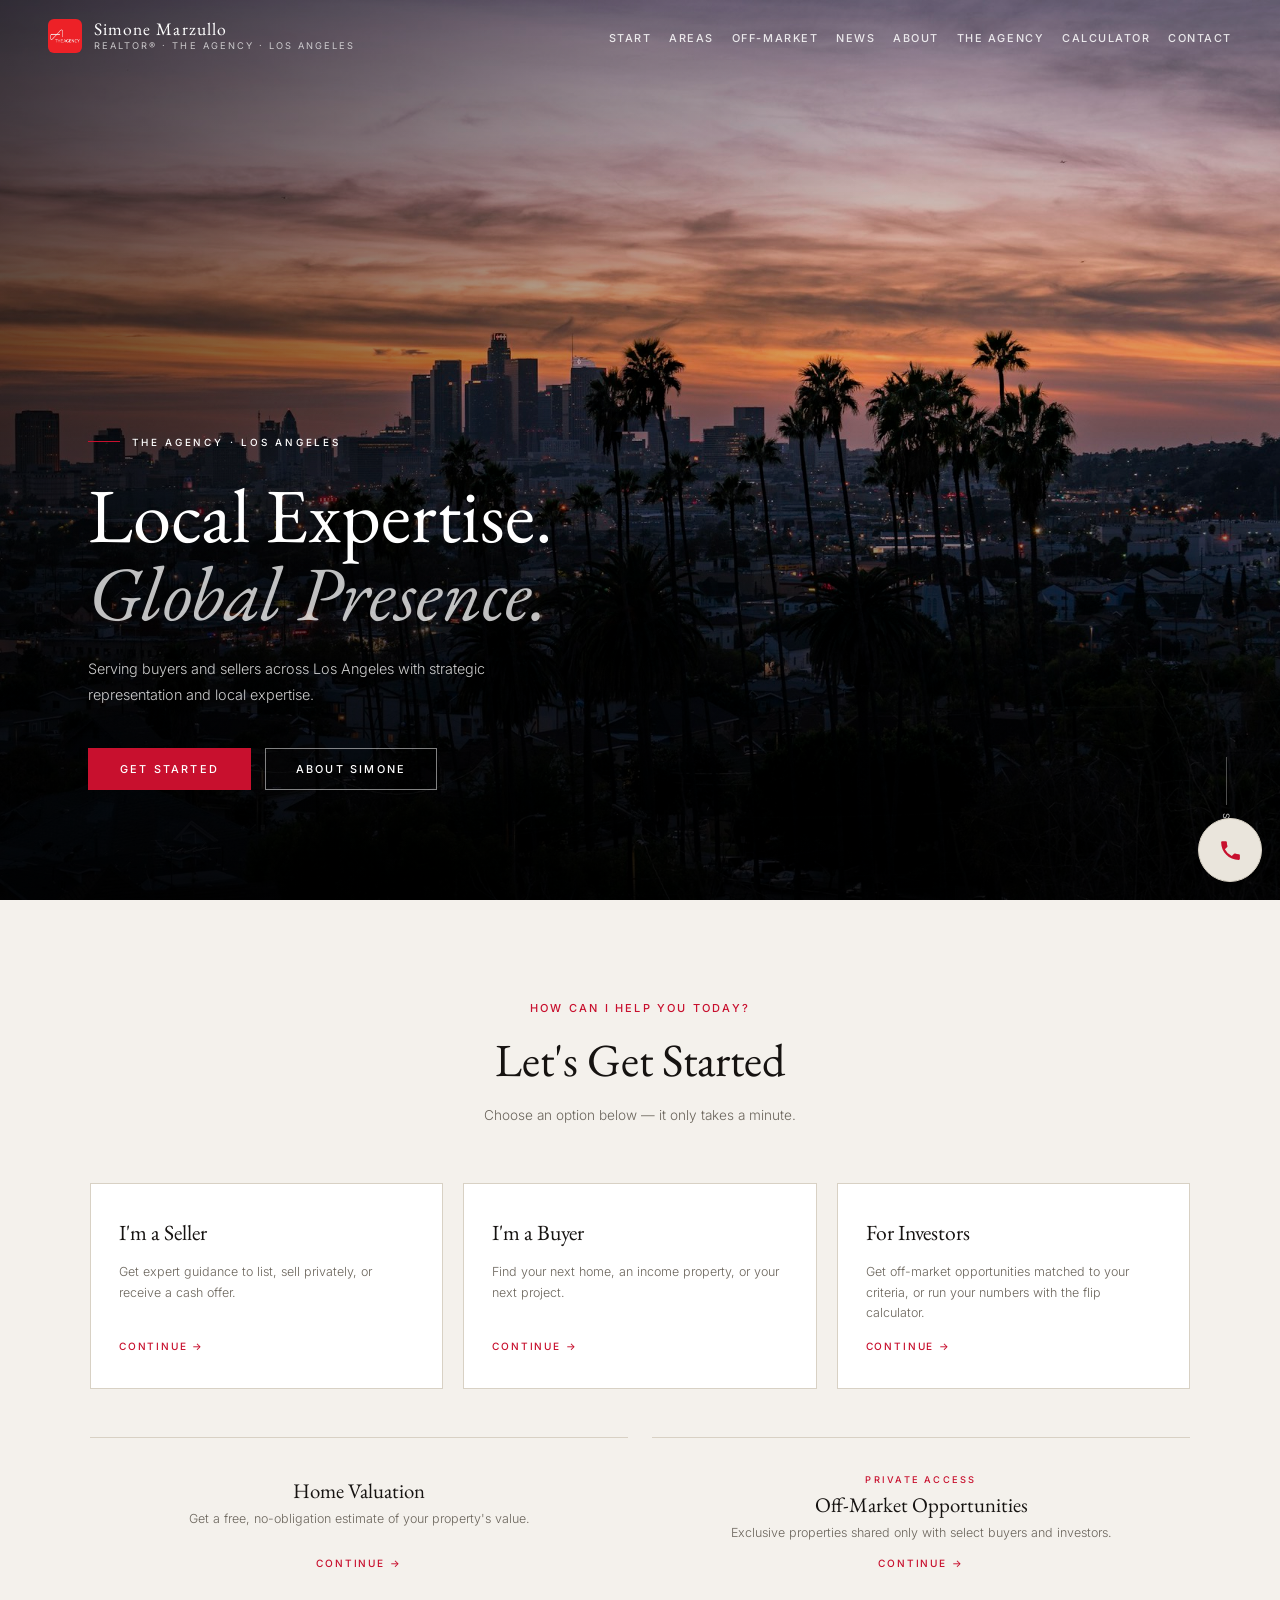
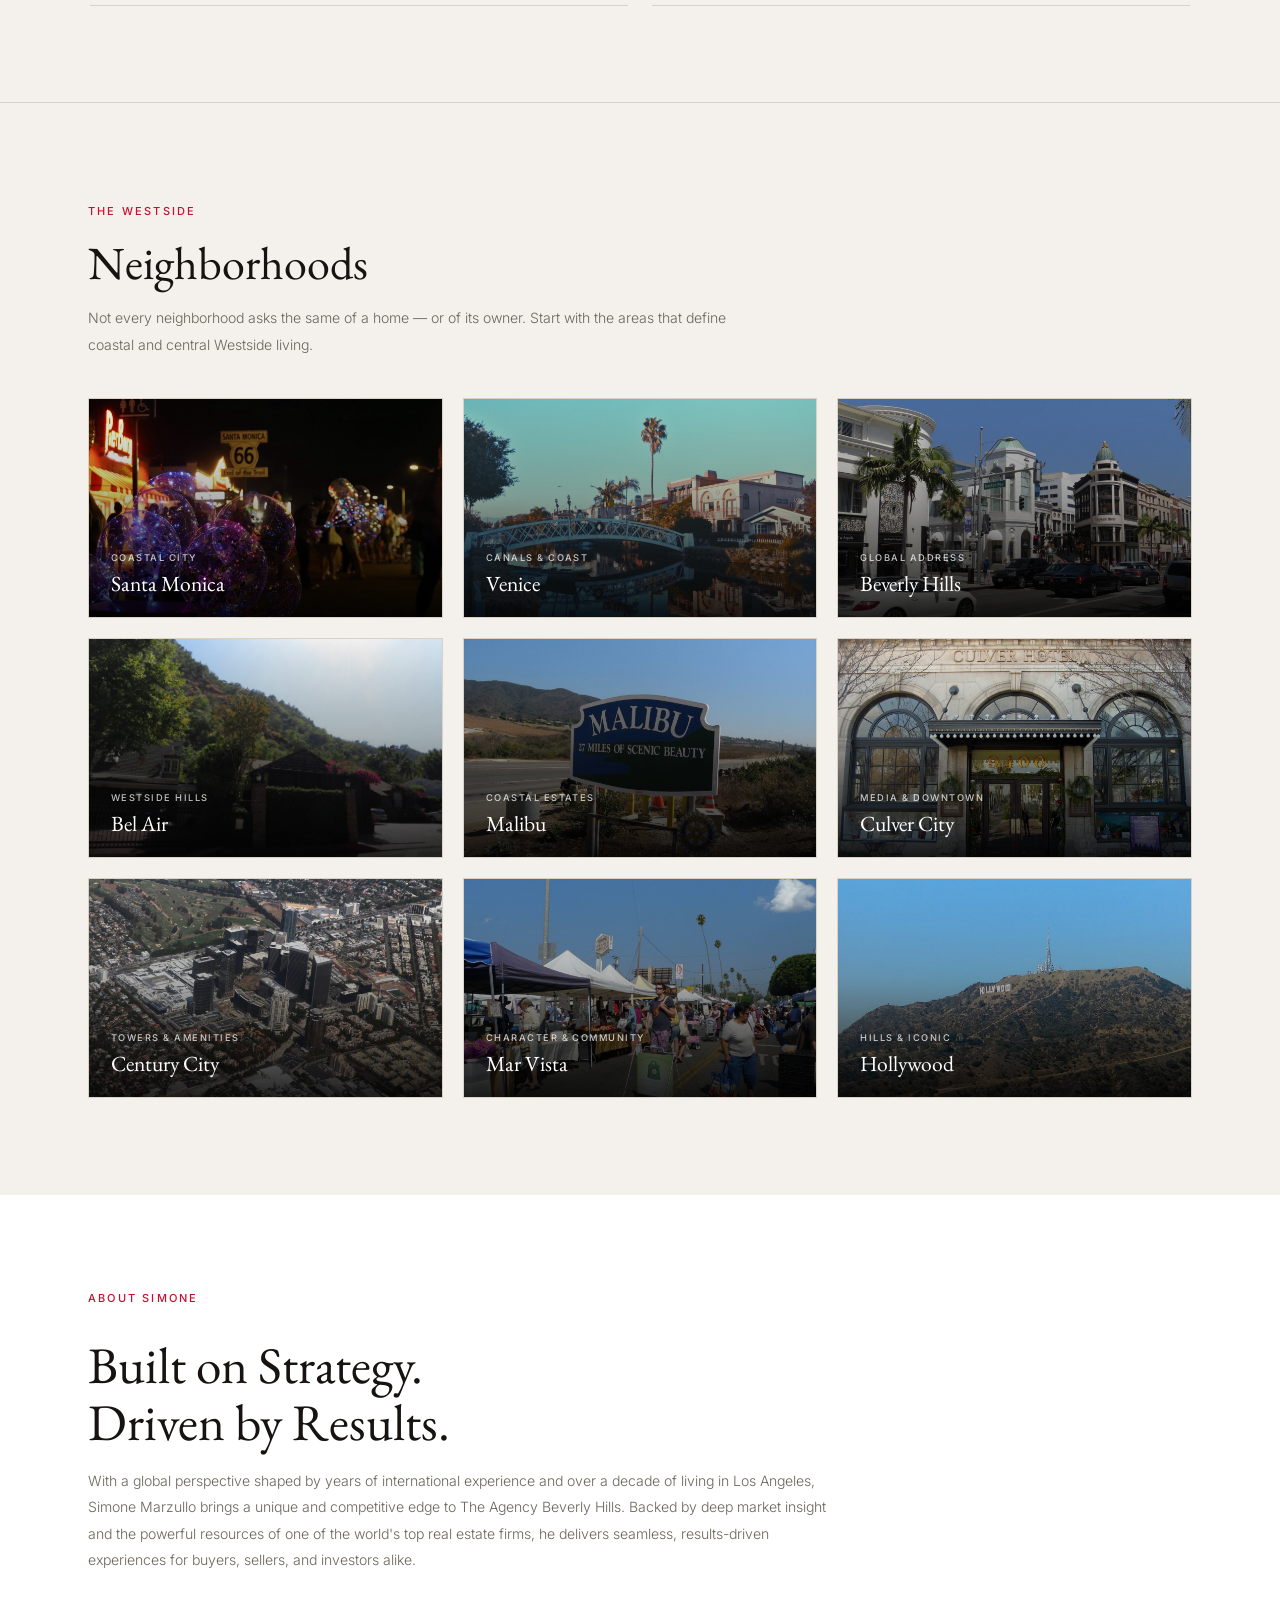
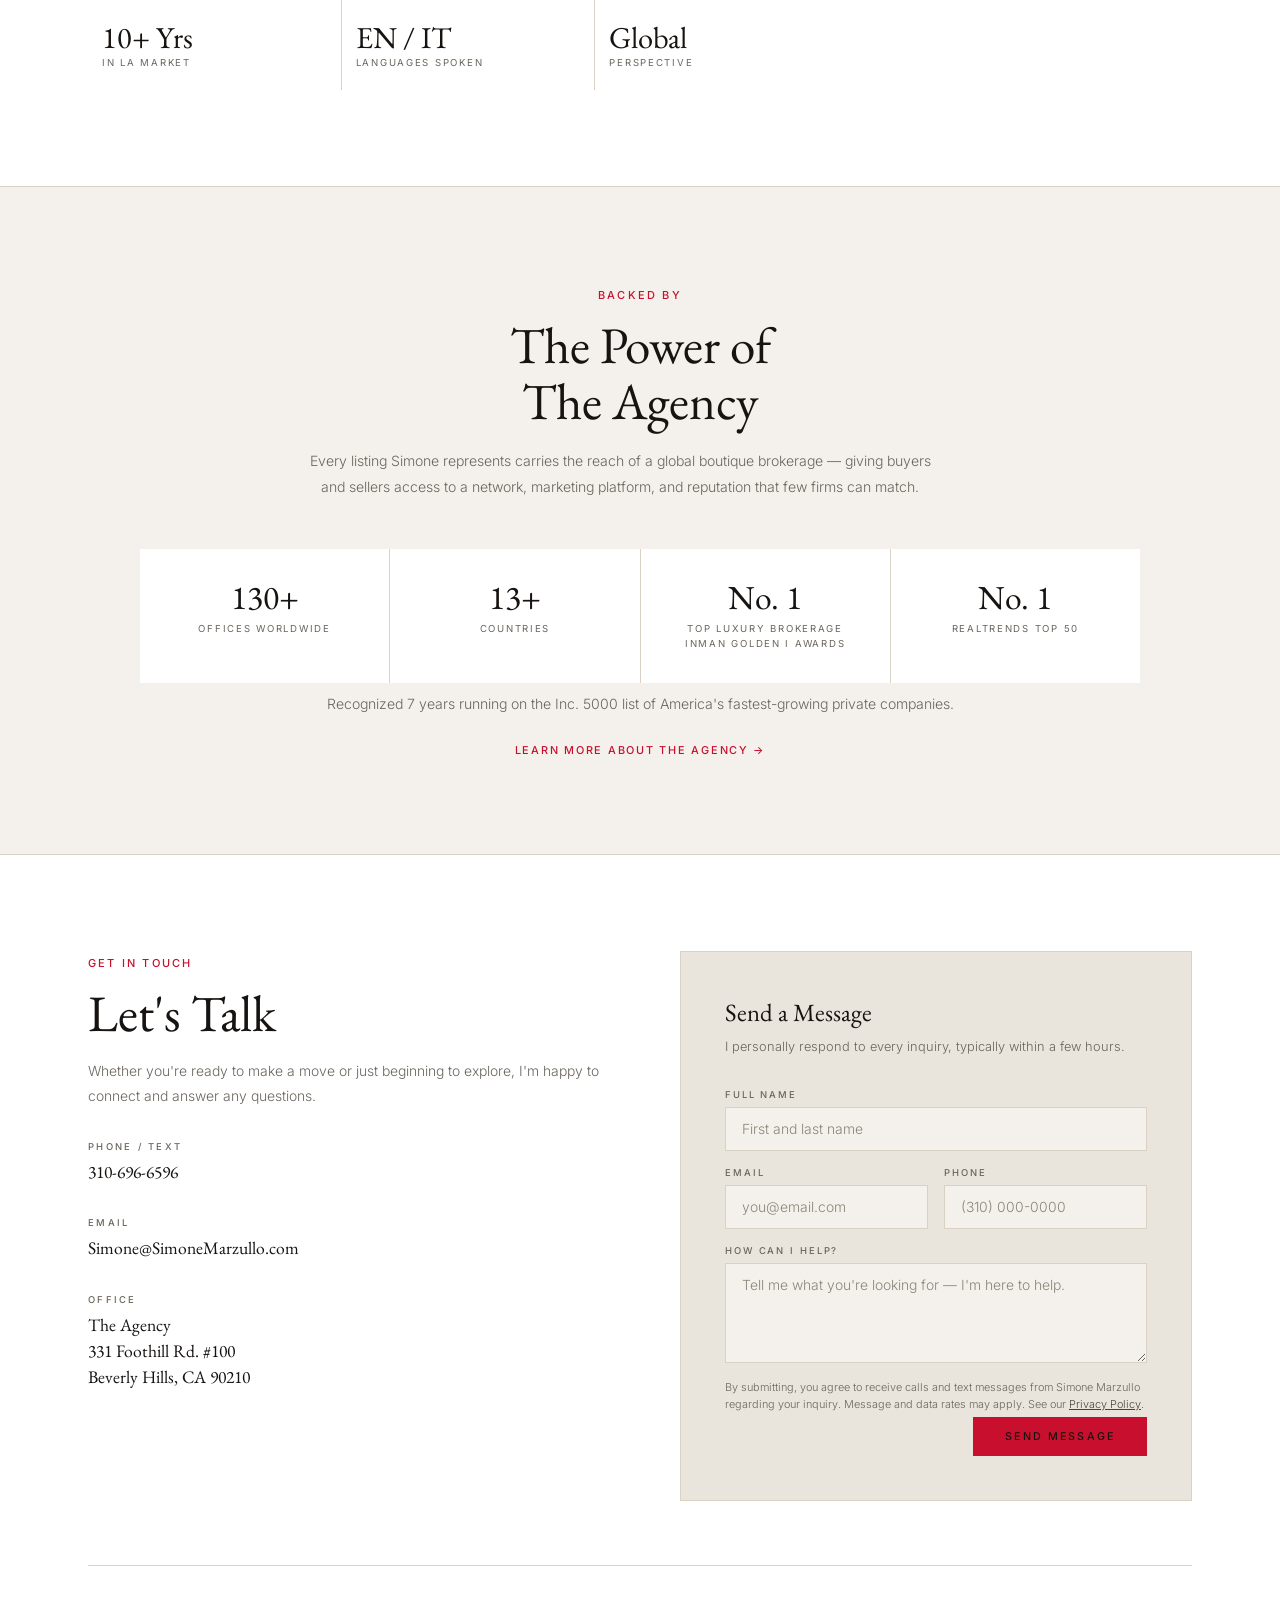
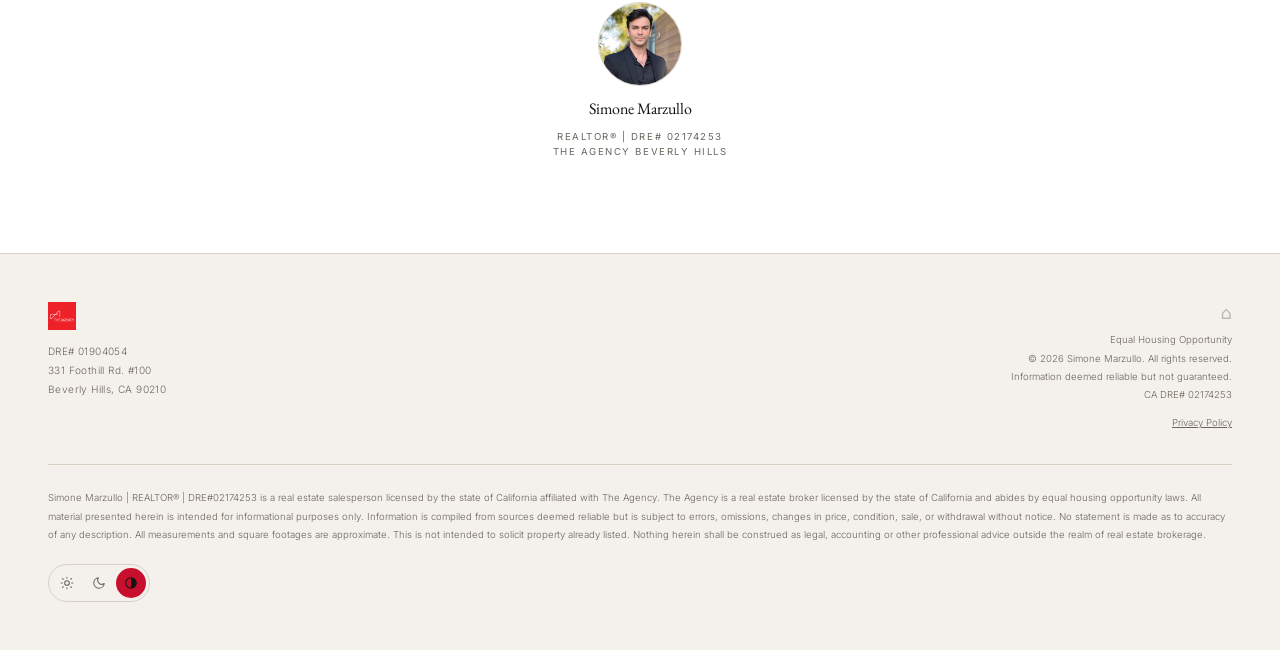
==== index.html @ ce42cebd "Add a News & Updates section pulling live from real estate RSS feeds New /news page (api/news.py, se" ====
<!DOCTYPE html>
<html lang="en">
<head>
<script>if ('scrollRestoration' in history) history.scrollRestoration = 'manual';</script>
<script>
// Set the theme before CSS paints so there's no flash of the wrong theme.
// themeChoice is what the visitor picked (dark/light/auto); data-theme is
// the resolved value CSS actually keys off -- when choice is "auto" it
// follows the device/OS's own prefers-color-scheme setting, which on
// iOS/Android/macOS/Windows may itself be tied to sunset-to-sunrise.
(function () {
  var choice = localStorage.getItem('themeChoice') || 'auto';
  var resolved = choice === 'auto' ? (window.matchMedia('(prefers-color-scheme: light)').matches ? 'light' : 'dark') : choice;
  document.documentElement.setAttribute('data-theme', resolved);
  document.documentElement.setAttribute('data-theme-choice', choice);
})();
</script>
<meta charset="UTF-8">
<meta name="viewport" content="width=device-width, initial-scale=1.0, viewport-fit=cover">
<title>Simone Marzullo | REALTOR® | The Agency Los Angeles</title>
<meta name="description" content="Simone Marzullo, REALTOR® with The Agency in Beverly Hills, helps buyers and sellers across Los Angeles — from Beverly Hills to Malibu. Get a free home valuation, request a cash offer, or start your search today.">
<link rel="canonical" href="https://www.marzullore.com/">
<meta property="og:type" content="website">
<meta property="og:site_name" content="Simone Marzullo | The Agency">
<meta property="og:title" content="Simone Marzullo | REALTOR® | The Agency Los Angeles">
<meta property="og:description" content="From Beverly Hills to Malibu — expertise, discretion, and results for every real estate transaction.">
<meta property="og:url" content="https://www.marzullore.com/">
<meta property="og:image" content="https://www.marzullore.com/assets/agency-logo.png">
<meta property="og:image:width" content="447">
<meta property="og:image:height" content="447">
<meta name="twitter:card" content="summary">
<meta name="twitter:image" content="https://www.marzullore.com/assets/agency-logo.png">
<meta name="theme-color" content="#000000">
<meta name="mobile-web-app-capable" content="yes">
<meta name="apple-mobile-web-app-capable" content="yes">
<meta name="apple-mobile-web-app-status-bar-style" content="black-translucent">
<meta name="apple-mobile-web-app-title" content="Simone Marzullo">
<link rel="manifest" href="manifest.json">
<link rel="apple-touch-icon" href="assets/apple-touch-icon.png">
<link rel="icon" type="image/png" sizes="32x32" href="assets/favicon-32.png">
<link rel="preconnect" href="https://fonts.googleapis.com">
<link href="https://fonts.googleapis.com/css2?family=EB+Garamond:ital,wght@0,400;0,500;1,400;1,500&family=Inter:wght@300;400;500&display=swap" rel="stylesheet">
<script type="application/ld+json">
{
  "@context": "https://schema.org",
  "@type": "RealEstateAgent",
  "name": "Simone Marzullo",
  "url": "https://www.marzullore.com/",
  "image": "https://www.marzullore.com/assets/headshot.jpg",
  "telephone": "+1-310-696-6596",
  "email": "Simone@SimoneMarzullo.com",
  "address": {
    "@type": "PostalAddress",
    "streetAddress": "331 Foothill Rd. #100",
    "addressLocality": "Beverly Hills",
    "addressRegion": "CA",
    "postalCode": "90210",
    "addressCountry": "US"
  },
  "areaServed": {
    "@type": "City",
    "name": "Los Angeles"
  },
  "knowsLanguage": ["en", "it"],
  "memberOf": {
    "@type": "Organization",
    "name": "The Agency",
    "url": "https://www.theagencyre.com/"
  }
}
</script>
<style>
*,*::before,*::after{box-sizing:border-box;margin:0;padding:0}
:root{
  --black:#000000;--white:#FFFFFF;--red:#C8102E;--red-h:#a50d24;
  --g1:#111111;--g2:#1C1C1C;--g3:#2E2E2E;--g4:#555555;--g5:#888888;--g6:#BBBBBB;--g7:#E5E5E5;
  --serif:'EB Garamond',Georgia,serif;--sans:'Inter',system-ui,sans-serif;
  --nav-bg:rgba(0,0,0,.94);--nav-border:rgba(255,255,255,.06);--nav-mobile-bg:rgba(0,0,0,.98);
  --hero-gradient:linear-gradient(160deg,#0d0d0d 0%,#000 60%);
  --hero-photo-ph:linear-gradient(170deg,#181818,#080808);
  --hero-fade-x:linear-gradient(to right,#000 0%,transparent 38%);
  --hero-fade-y:linear-gradient(to top,#000 0%,transparent 22%);
  --em-accent:rgba(255,255,255,.65);
  --grid-line:rgba(255,255,255,.012);
  color-scheme:dark;
}
:root[data-theme="light"]{
  --black:#FFFFFF;--white:#161311;
  --g1:#F4F1EC;--g2:#EAE5DC;--g3:#D8D1C4;--g4:#8C8578;--g5:#6B655C;--g6:#4A443C;--g7:#211E19;
  --nav-bg:rgba(255,255,255,.94);--nav-border:rgba(0,0,0,.08);--nav-mobile-bg:rgba(255,255,255,.98);
  --hero-gradient:linear-gradient(160deg,#F4F1EC 0%,#FFFFFF 60%);
  --hero-photo-ph:linear-gradient(170deg,#EAE5DC,#F4F1EC);
  --hero-fade-x:linear-gradient(to right,#FFFFFF 0%,transparent 38%);
  --hero-fade-y:linear-gradient(to top,#FFFFFF 0%,transparent 22%);
  --em-accent:rgba(0,0,0,.6);
  --grid-line:rgba(0,0,0,.02);
  color-scheme:light;
}
html{scroll-behavior:smooth;font-size:16px}
body{font-family:var(--sans);background:var(--black);color:var(--white);-webkit-font-smoothing:antialiased;overflow-x:hidden;transition:background .25s ease,color .25s ease}
a{color:inherit;text-decoration:none}
button{cursor:pointer;border:none;background:none;font-family:var(--sans);-webkit-tap-highlight-color:transparent}
input,textarea,select{font-family:var(--sans)}
.label{font-size:.6875rem;letter-spacing:.2em;text-transform:uppercase;font-weight:500;color:var(--g5)}
.label-red{color:var(--red)}
.divider{width:100%;height:1px;background:var(--g3)}
.wrap{max-width:1200px;margin:0 auto;padding:0 48px}

/* NAV */
#nav{position:fixed;top:0;left:0;right:0;z-index:200;display:flex;align-items:center;justify-content:space-between;padding:0 48px;height:72px;background:var(--nav-bg);backdrop-filter:blur(16px);border-bottom:1px solid var(--nav-border);transition:background .25s ease,border-color .25s ease}
/* Transparent over the hero photo at the top of the page (desktop only,
   see updateNavTransparency()); solidifies back to the normal themed
   bar on scroll, or immediately on mobile where the hero has no photo. */
#nav.nav-transparent{background:transparent;backdrop-filter:none;border-bottom-color:transparent}
#nav.nav-transparent .nav-name{color:#fff}
#nav.nav-transparent .nav-sub{color:rgba(255,255,255,.7)}
#nav.nav-transparent .nav-links a{color:rgba(255,255,255,.85)}
#nav.nav-transparent .nav-links a.active{color:#fff}
#nav.nav-transparent .nav-toggle span{background:#fff}
.nav-brand{display:flex;align-items:center;gap:12px}
.nav-agency-logo{height:34px;width:34px;object-fit:cover;border-radius:6px;flex-shrink:0}
.nav-brand-text{display:flex;flex-direction:column;gap:2px}
.nav-name{font-family:var(--serif);font-size:1.1rem;font-weight:400;letter-spacing:.06em;color:var(--white);line-height:1}
.nav-sub{font-size:.58rem;letter-spacing:.22em;text-transform:uppercase;color:var(--g5)}
.nav-links{display:flex;align-items:center;gap:18px;list-style:none}
.nav-links a{font-size:.68rem;letter-spacing:.14em;text-transform:uppercase;font-weight:500;color:var(--g6);transition:color .2s;background:none;border:none;cursor:pointer}
.nav-cta{display:inline-flex;align-items:center;background:var(--red);color:var(--white);padding:10px 22px;font-size:.65rem;letter-spacing:.18em;text-transform:uppercase;font-weight:500;transition:background .2s}
.nav-toggle{display:none;flex-direction:column;justify-content:center;gap:5px;width:32px;height:32px;padding:0}
.nav-toggle span{display:block;width:22px;height:1.5px;background:var(--white);transition:transform .2s,opacity .2s}
.nav-toggle[aria-expanded="true"] span:nth-child(1){transform:translateY(6.5px) rotate(45deg)}
.nav-toggle[aria-expanded="true"] span:nth-child(2){opacity:0}
.nav-toggle[aria-expanded="true"] span:nth-child(3){transform:translateY(-6.5px) rotate(-45deg)}
.nav-mobile{display:none;position:fixed;top:72px;left:0;right:0;bottom:0;z-index:199;background:var(--nav-mobile-bg);backdrop-filter:blur(16px);flex-direction:column;padding:32px 28px;gap:4px;overflow-y:auto}
@media(max-width:1024px){.nav-mobile.on{display:flex}.nav-links{display:none}.nav-toggle{display:flex}}
/* Hide the Follow Up Boss widget iframe on mobile via our own page CSS
   (not injected into the iframe) so it never paints in the first place --
   eliminates the flash-of-default-styling that a JS-polling approach can't avoid. */
body>iframe{display:none !important}
.nav-mobile a{font-size:.95rem;letter-spacing:.04em;color:var(--g7);font-weight:400;padding:18px 4px;border-bottom:1px solid var(--g3);background:none;border-left:none;border-right:none;border-top:none;text-align:left;width:100%}
.nav-mobile a.nav-cta{background:var(--red);color:var(--white);border-bottom:none;justify-content:center;margin-top:20px;padding:16px 22px}

/* HERO -- full-bleed photo (same in both themes) with overlaid text.
   The scrim keeps text legible against the photo, so hero text uses
   fixed light colors here rather than the theme variables that flip
   elsewhere on the page. */
#hero{position:relative;min-height:100vh;min-height:100svh;display:flex;align-items:flex-end;overflow:hidden;padding-top:72px;padding-bottom:110px;background:var(--black)}
.hero-photo-placeholder{position:absolute;inset:0;background:var(--hero-photo-ph);display:none;align-items:center;justify-content:center}
.hero-photo-placeholder span{font-size:.62rem;letter-spacing:.4em;color:var(--grid-line);font-weight:500}
.hero-photo-img{position:absolute;inset:0;width:100%;height:100%;object-fit:cover;object-position:50% 30%;opacity:0;transition:opacity .3s ease}
.hero-photo-img.loaded{opacity:1}
.hero-scrim{position:absolute;inset:0;background:
  linear-gradient(to top,rgba(0,0,0,.82) 0%,rgba(0,0,0,.5) 32%,rgba(0,0,0,.1) 58%,rgba(0,0,0,.32) 100%),
  linear-gradient(100deg,rgba(0,0,0,.6) 0%,rgba(0,0,0,.18) 42%,transparent 65%)}
.hero-content{position:relative;z-index:2;max-width:1200px;margin:0 auto;padding:0 48px;width:100%}
.hero-eyebrow{display:flex;align-items:center;gap:12px;margin-bottom:28px}
.hero-eyebrow-line{width:32px;height:1px;background:var(--red)}
.hero-eyebrow-text{font-size:.62rem;letter-spacing:.28em;text-transform:uppercase;color:#fff;font-weight:500}
.hero-headline{font-family:var(--serif);font-size:clamp(3rem,6vw,6.5rem);font-weight:400;line-height:1.02;color:#fff;max-width:680px;margin-bottom:24px}
.hero-headline em{font-style:italic;color:rgba(255,255,255,.75)}
.hero-sub{font-size:.9rem;line-height:1.8;color:rgba(255,255,255,.8);max-width:460px;font-weight:300;margin-bottom:40px}
.hero-actions{display:flex;gap:14px;flex-wrap:wrap}
.btn-primary{display:inline-flex;align-items:center;background:var(--red);color:#fff;padding:14px 32px;font-size:.68rem;letter-spacing:.2em;text-transform:uppercase;font-weight:500;transition:background .2s,transform .15s}
.btn-hero-outline{display:inline-flex;align-items:center;background:transparent;border:1px solid rgba(255,255,255,.5);color:#fff;padding:13px 30px;font-size:.68rem;letter-spacing:.2em;text-transform:uppercase;font-weight:500;transition:border-color .2s,background .2s}
.hero-scroll{position:absolute;right:48px;bottom:36px;display:flex;flex-direction:column;align-items:center;gap:8px;z-index:2}
.hero-scroll span{font-size:.56rem;letter-spacing:.28em;text-transform:uppercase;color:rgba(255,255,255,.8);writing-mode:vertical-rl}
.scroll-bar{width:1px;height:48px;background:rgba(255,255,255,.3);position:relative;overflow:hidden}
.scroll-bar::after{content:'';position:absolute;top:-100%;width:1px;height:100%;background:var(--red);animation:scrollDown 1.8s ease-in-out infinite}
@keyframes scrollDown{0%{top:-100%}100%{top:200%}}

/* ACTION FLOW */
#action{padding:96px 0;background:var(--g1);border-bottom:1px solid var(--g3)}
.action-head{text-align:center;max-width:640px;margin:0 auto 56px}
.action-title{font-family:var(--serif);font-size:clamp(2rem,3.6vw,3rem);font-weight:400;color:var(--white);margin-top:14px}
.action-sub{font-size:.85rem;color:var(--g5);font-weight:300;line-height:1.7;margin-top:14px}
.stage{display:none}
.stage.on{display:block}
.stage-back{display:inline-flex;align-items:center;gap:8px;font-size:.67rem;letter-spacing:.15em;text-transform:uppercase;color:var(--g5);font-weight:500;margin-bottom:36px;transition:color .2s}
.choice-grid{display:grid;grid-template-columns:repeat(3,1fr);gap:20px;max-width:1100px;margin:0 auto}
.choice-grid-2{grid-template-columns:repeat(2,1fr);max-width:820px}
.choice-btn{background:var(--black);border:1px solid var(--g3);padding:36px 28px;text-align:left;display:flex;flex-direction:column;gap:16px;min-height:190px;transition:border-color .2s,background .2s,transform .15s;width:100%}
.choice-btn:active{transform:translateY(0)}
.choice-title{font-family:var(--serif);font-size:1.35rem;font-weight:400;color:var(--white);line-height:1.2}
.choice-desc{font-size:.78rem;color:var(--g5);line-height:1.65;font-weight:300}
.choice-arrow{margin-top:auto;font-size:.63rem;letter-spacing:.18em;text-transform:uppercase;color:var(--red);font-weight:500}
.choice-bar{background:transparent;border-top:1px solid var(--g3);border-bottom:1px solid var(--g3);padding:36px 8px;display:flex;align-items:center;justify-content:space-between;gap:24px;max-width:1100px;width:100%;margin:48px auto 0;text-align:left;transition:border-color .2s}
.choice-bar-text{display:flex;flex-direction:column;gap:3px}
.choice-bar-kicker{font-size:.58rem;letter-spacing:.24em;text-transform:uppercase;color:var(--red);font-weight:500}
.choice-bar-title{font-family:var(--serif);font-size:1.3rem;font-weight:400;color:var(--white);margin-top:3px}
.choice-bar .choice-desc{margin-top:2px}
.choice-bar .choice-arrow{margin-top:0;flex-shrink:0}
.choice-bar-pair{display:grid;grid-template-columns:1fr 1fr;gap:24px;max-width:1100px;width:100%;margin:48px auto 0}
.choice-bar-half{max-width:none;width:100%;margin:0;flex-direction:column;align-items:center;gap:14px;text-align:center}
.off-market-teaser-mobile{display:none}
.form-shell{max-width:620px;margin:0 auto}

/* SERVICES TABS (legacy classes retained, unused) */
.section{padding:96px 0}
.section-alt{background:var(--g1)}

/* FORM CARD */
.form-card{background:var(--g2);border:1px solid var(--g3);padding:44px}
.form-title{font-family:var(--serif);font-size:1.55rem;font-weight:400;color:var(--white);margin-bottom:8px}
.form-sub{font-size:.8rem;color:var(--g5);font-weight:300;line-height:1.65;margin-bottom:32px}
.step-dots{display:flex;gap:6px;margin-bottom:28px}
.step-dot{width:24px;height:2px;background:var(--g3);transition:background .2s}
.step-dot.on{background:var(--red)}
.frow{display:grid;grid-template-columns:1fr 1fr;gap:16px;margin-bottom:16px}
.frow:last-child{margin-bottom:0}
.frow3{display:grid;grid-template-columns:1fr 1fr 1fr;gap:12px;margin-bottom:16px}
.frow3:last-child{margin-bottom:0}
.frow>.field,.frow3>.field{margin-bottom:0}
.field{display:flex;flex-direction:column;gap:7px;margin-bottom:16px}
.field:last-child{margin-bottom:0}
.field-label{font-size:.59rem;letter-spacing:.2em;text-transform:uppercase;font-weight:500;color:var(--g5)}
.fi,.fs,.ft{background:var(--g1);border:1px solid var(--g3);color:var(--white);padding:13px 16px;font-size:.87rem;font-weight:300;outline:none;transition:border-color .2s;width:100%;-webkit-appearance:none}
.fi:focus,.fs:focus,.ft:focus{border-color:var(--red)}
.fi::placeholder,.ft::placeholder{color:var(--g4)}
.fs{appearance:none;background-image:url("data:image/svg+xml,%3Csvg xmlns='http://www.w3.org/2000/svg' width='12' height='8'%3E%3Cpath d='M1 1l5 5 5-5' stroke='%23555' stroke-width='1.5' fill='none'/%3E%3C/svg%3E");background-repeat:no-repeat;background-position:right 14px center;padding-right:38px}
.fs option{background:var(--g1)}
.ft{resize:vertical;min-height:100px}
.opts{display:flex;flex-direction:column;gap:9px;margin-top:4px}
.opts2{display:grid;grid-template-columns:1fr 1fr;gap:9px;margin-top:4px}
.opts3{display:grid;grid-template-columns:1fr 1fr 1fr;gap:9px;margin-top:4px}
.opt{display:flex;align-items:center;gap:10px;padding:13px 16px;background:var(--g1);border:1px solid var(--g3);color:var(--g6);font-size:.78rem;font-weight:300;cursor:pointer;transition:border-color .2s,color .2s,background .2s;text-align:left}
.opt.on{border-color:var(--red);color:var(--white);background:rgba(200,16,46,.07)}
.odot{width:13px;height:13px;flex-shrink:0;border:1px solid currentColor;border-radius:50%;position:relative}
.opt.on .odot::after{content:'';position:absolute;inset:3px;background:var(--red);border-radius:50%}
.form-nav{display:flex;justify-content:space-between;align-items:center;margin-top:28px;padding-top:24px;border-top:1px solid var(--g3)}
.btn-back{font-size:.67rem;letter-spacing:.15em;text-transform:uppercase;color:var(--g5);font-weight:500;transition:color .2s;background:none;border:none;cursor:pointer;padding:0}
.btn-next{background:var(--white);color:var(--black);padding:13px 32px;font-size:.67rem;letter-spacing:.2em;text-transform:uppercase;font-weight:500;border:none;cursor:pointer;transition:background .2s}
.btn-next:disabled,.btn-sub:disabled{opacity:.55;cursor:default;transform:none!important}
.btn-sub{background:var(--red);color:var(--white);padding:13px 32px;font-size:.67rem;letter-spacing:.2em;text-transform:uppercase;font-weight:500;border:none;cursor:pointer;transition:background .2s,transform .15s}
.success-msg{display:none;text-align:center;padding:40px 20px}
.s-icon{font-size:2rem;margin-bottom:14px}
.s-title{font-family:var(--serif);font-size:1.7rem;color:var(--white);margin-bottom:10px}
.s-sub{font-size:.82rem;color:var(--g5);font-weight:300;line-height:1.7}
.hp-field{position:absolute;left:-9999px;top:-9999px;width:1px;height:1px;opacity:0;overflow:hidden}
.consent-note{font-size:.68rem;line-height:1.6;color:var(--g5);font-weight:300;margin-top:14px}
.consent-note a{color:var(--g6);text-decoration:underline;transition:color .2s}
.form-error{margin-top:16px;padding:14px 16px;background:rgba(200,16,46,.08);border:1px solid var(--red);color:var(--g7);font-size:.78rem;line-height:1.6}

/* ABOUT */
.about-text{display:flex;flex-direction:column;gap:18px;max-width:760px}
.about-copy{font-size:.88rem;line-height:1.88;color:var(--g5);font-weight:300}
.about-copy strong{color:var(--g7);font-weight:500}
.stats-grid{display:grid;grid-template-columns:repeat(3,1fr);gap:1px;background:var(--g3);margin-top:8px}
.stat-block{background:var(--black);padding:22px 14px}
.stat-val{font-family:var(--serif);font-size:1.9rem;font-weight:400;color:var(--white);line-height:1;margin-bottom:5px}
.stat-lbl{font-size:.6rem;letter-spacing:.18em;text-transform:uppercase;color:var(--g5);font-weight:400}

/* WESTSIDE AREA GUIDES TEASER */
.areas-teaser-grid{display:grid;grid-template-columns:repeat(3,1fr);gap:20px;margin-bottom:1px}
.areas-teaser-card{position:relative;display:flex;align-items:flex-end;min-height:220px;overflow:hidden;background:var(--g1);border:1px solid var(--g3)}
.areas-teaser-img{position:absolute;inset:0;width:100%;height:100%;object-fit:cover}
.areas-teaser-scrim{position:absolute;inset:0;background:linear-gradient(to top,rgba(0,0,0,.85) 0%,rgba(0,0,0,.3) 55%,rgba(0,0,0,.05) 100%)}
.areas-teaser-content{position:relative;z-index:2;padding:20px 22px}
.areas-teaser-kicker{font-size:.58rem;letter-spacing:.16em;text-transform:uppercase;color:rgba(255,255,255,.75);font-weight:500;margin-bottom:6px}
.areas-teaser-name{font-family:var(--serif);font-size:1.35rem;color:#fff}
.areas-teaser-list{display:none;flex-direction:column;border-top:1px solid var(--g3)}
.areas-teaser-viewall{display:none}
.areas-teaser-list a{display:flex;justify-content:space-between;align-items:center;padding:16px 4px;border-bottom:1px solid var(--g3);font-size:.85rem;color:var(--g7);transition:color .2s}
.areas-teaser-list-tags{font-size:.62rem;letter-spacing:.06em;text-transform:uppercase;color:var(--g5)}

/* POWER OF THE AGENCY */
.agency-head{text-align:center;max-width:680px;margin:0 auto 48px}
.agency-stats-grid{display:grid;grid-template-columns:repeat(4,1fr);gap:1px;background:var(--g3);max-width:1000px;margin:0 auto}
.agency-stat{background:var(--black);padding:32px 18px;text-align:center}
.agency-stat .stat-val{font-size:2.1rem;margin-bottom:8px}
.agency-stat .stat-lbl{line-height:1.5}
.agency-link{display:inline-flex;align-items:center;font-size:.68rem;letter-spacing:.16em;text-transform:uppercase;color:var(--red);font-weight:500;transition:color .2s}

/* CONTACT */
.contact-grid{display:grid;grid-template-columns:1fr 1fr;gap:80px;align-items:start}
.contact-left{display:flex;flex-direction:column;gap:32px}
.ci-label{font-size:.59rem;letter-spacing:.24em;text-transform:uppercase;color:var(--g5);font-weight:500;margin-bottom:7px}
.ci-value{font-family:var(--serif);font-size:1.1rem;color:var(--white);font-weight:400;line-height:1.5}
.ci-value a{transition:color .2s}
.contact-signoff{display:flex;flex-direction:column;align-items:center;gap:12px;margin-top:64px;padding-top:36px;border-top:1px solid var(--g3);text-align:center}
.contact-signoff-photo{width:84px;height:84px;border-radius:50%;object-fit:cover;object-position:center top;border:1px solid var(--g3)}
.contact-signoff-name{font-family:var(--serif);font-size:1rem;color:var(--white)}
.contact-signoff-title{font-size:.6rem;letter-spacing:.16em;text-transform:uppercase;color:var(--g5)}
.contact-signoff-meta{display:flex;flex-direction:column;gap:4px}

/* FOOTER */
footer{background:var(--g1);border-top:1px solid var(--g3);padding:48px}
.footer-inner{max-width:1200px;margin:0 auto;display:grid;grid-template-columns:1fr 1fr;gap:40px;align-items:start}
.f-line{font-size:.63rem;color:var(--g5);font-weight:300;line-height:1.85;letter-spacing:.04em}
.f-agency-name{font-family:var(--serif);font-size:.95rem;color:var(--g7);margin-bottom:8px;font-weight:400}
.f-legal{text-align:right}
.f-eq{font-size:1.1rem;opacity:.25;margin-bottom:8px}
.f-copy{font-size:.6rem;color:var(--g5);font-weight:300;line-height:1.9}
.f-disclaimer{max-width:1200px;margin:32px auto 0;padding-top:24px;border-top:1px solid var(--g3);font-size:.6rem;color:var(--g5);font-weight:300;line-height:1.9}
.theme-toggle-row{max-width:1200px;margin:20px auto 0}
.theme-picker{display:inline-flex;gap:2px;border:1px solid var(--g3);border-radius:999px;padding:3px}
.theme-opt{width:30px;height:30px;border-radius:50%;display:flex;align-items:center;justify-content:center;color:var(--g5);transition:background .2s,color .2s}
.theme-opt svg{width:14px;height:14px}
.theme-opt.active{background:var(--red);color:var(--white)}
/* Second theme picker, inside the mobile hamburger menu itself so it's
   reachable without closing the menu and scrolling to the footer. */
.nav-mobile-theme-row{position:absolute;left:28px;bottom:28px}

/* RESPONSIVE */
@media(max-width:1024px){
  .wrap{padding:0 32px}
  .contact-grid{grid-template-columns:1fr;gap:48px}
  .choice-grid{grid-template-columns:1fr;max-width:480px}
  .footer-inner{grid-template-columns:1fr}
  .f-legal{text-align:left}
  .agency-stats-grid{grid-template-columns:1fr 1fr}
  .hero-content{padding:0 32px}
}
@media(max-width:768px){
  #nav{padding:0 20px}
  .wrap{padding:0 20px}
  .section{padding:56px 0}
  #action{padding:56px 0}
  .form-card{padding:24px 20px}
  .frow,.frow3,.opts2,.opts3{grid-template-columns:1fr}
  footer{padding:36px 24px}
  .stats-grid{grid-template-columns:1fr}
  .agency-stats-grid{grid-template-columns:1fr}
  .choice-btn{min-height:150px;padding:28px 22px}
  .choice-bar{flex-direction:column;align-items:flex-start;gap:16px;padding:28px 22px;margin-top:20px;border:1px solid var(--g3);background:var(--black);min-height:150px;max-width:none}
  .choice-bar-title{font-size:1.35rem}
  .choice-bar-pair{grid-template-columns:1fr;gap:0;margin-top:0}
  .choice-bar-half{align-items:flex-start;text-align:left}
  .choice-bar-desktop-only{display:none}
  .off-market-teaser-mobile{display:block}
  .fi,.fs,.ft,.opt,.btn-next,.btn-sub{font-size:16px}
  .hero-content{padding:0 20px}
  .hero-actions{gap:12px}
  #hero{padding-bottom:110px}
  .hero-scroll{right:6px}
  .areas-teaser-grid{grid-template-columns:1fr}
  .areas-teaser-card-extra{display:none}
  .areas-teaser-list{display:flex}
  .areas-teaser-viewall{display:block}
}
@media(prefers-reduced-motion:reduce){
  .scroll-bar::after{animation:none}
  *{transition-duration:0ms!important}
}

/* Hover-only effects -- gated so touch devices (which fire :hover on
   tap and never clear it) don't get a permanently "stuck" highlighted
   state after tapping/scrolling past an element. */
@media(hover:hover){
.nav-links a:hover{color:var(--white)}
.nav-cta:hover{background:var(--red-h)}
.nav-mobile a.nav-cta:hover{background:var(--red-h)}
.btn-primary:hover{background:var(--red-h);transform:translateY(-1px)}
.btn-hero-outline:hover{border-color:#fff;background:rgba(255,255,255,.1)}
.stage-back:hover{color:var(--white)}
.choice-btn:hover{border-color:var(--red);background:rgba(200,16,46,.06);transform:translateY(-2px)}
.choice-bar:hover{border-color:var(--red)}
.choice-bar:hover .choice-bar-title{color:var(--red)}
.opt:hover{border-color:var(--g5);color:var(--white)}
.btn-back:hover{color:var(--white)}
.btn-next:hover{background:var(--g7)}
.btn-sub:hover{background:var(--red-h);transform:translateY(-1px)}
.consent-note a:hover{color:var(--white)}
.agency-link:hover{color:var(--white)}
.ci-value a:hover{color:var(--red)}
.theme-opt:not(.active):hover{color:var(--white)}
.areas-teaser-card:hover .areas-teaser-name{color:var(--red)}
.areas-teaser-list a:hover{color:var(--white)}
}
</style>
</head>
<body>

<!-- NAV -->
<nav id="nav">
  <a href="index.html" class="nav-brand" onclick="goHome(event)" aria-label="Go to homepage">
    <img src="assets/agency-logo.png" alt="The Agency" class="nav-agency-logo" onerror="this.style.display='none'">
    <div class="nav-brand-text">
      <span class="nav-name">Simone Marzullo</span>
      <span class="nav-sub">REALTOR® · The Agency · Los Angeles</span>
    </div>
  </a>
  <ul class="nav-links">
    <li><a href="/home" onclick="goToActionHome(event)">Start</a></li>
    <li><a href="/areas">Areas</a></li>
    <li><a href="/off-market">Off-Market</a></li>
    <li><a href="/news">News</a></li>
    <li><a href="/about" onclick="goToAnchor(event,'about')">About</a></li>
    <li><a href="/#the-agency" onclick="goToAnchor(event,'the-agency')">The Agency</a></li>
    <li><a href="flip-calculator.html">Calculator</a></li>
    <li><a href="/contact" onclick="goToAnchor(event,'contact')">Contact</a></li>
  </ul>
  <button type="button" class="nav-toggle" aria-expanded="false" aria-label="Menu" onclick="toggleMobileNav()">
    <span></span><span></span><span></span>
  </button>
</nav>

<div class="nav-mobile" id="nav-mobile">
  <a href="/home" onclick="closeMobileNavAndGoHome(event)">Start</a>
  <a href="/areas">Areas</a>
  <a href="/off-market">Off-Market</a>
  <a href="/news">News</a>
  <a href="/about" onclick="closeMobileNavAndGoToAnchor(event,'about')">About</a>
  <a href="/#the-agency" onclick="closeMobileNavAndGoToAnchor(event,'the-agency')">The Agency</a>
  <a href="flip-calculator.html">Calculator</a>
  <a href="/contact" onclick="closeMobileNavAndGoToAnchor(event,'contact')">Contact</a>
  <a href="/home" class="nav-cta" onclick="closeMobileNavAndGoHome(event)">Get Started</a>
  <div class="nav-mobile-theme-row">
    <div class="theme-picker" role="group" aria-label="Theme">
      <button type="button" class="theme-opt" data-theme-choice="light" onclick="setThemeChoice('light')" aria-label="Light theme">
        <svg viewBox="0 0 24 24" fill="none" stroke="currentColor" stroke-width="1.8" stroke-linecap="round" stroke-linejoin="round"><circle cx="12" cy="12" r="4"></circle><path d="M12 2v2M12 20v2M4.22 4.22l1.42 1.42M18.36 18.36l1.42 1.42M2 12h2M20 12h2M4.22 19.78l1.42-1.42M18.36 5.64l1.42-1.42"></path></svg>
      </button>
      <button type="button" class="theme-opt" data-theme-choice="dark" onclick="setThemeChoice('dark')" aria-label="Dark theme">
        <svg viewBox="0 0 24 24" fill="none" stroke="currentColor" stroke-width="1.8" stroke-linecap="round" stroke-linejoin="round"><path d="M21 12.79A9 9 0 1 1 11.21 3 7 7 0 0 0 21 12.79z"></path></svg>
      </button>
      <button type="button" class="theme-opt" data-theme-choice="auto" onclick="setThemeChoice('auto')" aria-label="Match device setting">
        <svg viewBox="0 0 24 24" fill="none" stroke="currentColor" stroke-width="1.8"><circle cx="12" cy="12" r="9"></circle><path d="M12 3a9 9 0 010 18z" fill="currentColor" stroke="none"></path></svg>
      </button>
    </div>
  </div>
</div>

<!-- HERO -->
<section id="hero">
  <!-- Full-bleed photo on all screen sizes, same in both themes. -->
  <img class="hero-photo-img" id="heroPhotoImg" src="assets/hero-skyline-day.jpg" alt="Downtown Los Angeles skyline" onload="this.classList.add('loaded')" onerror="this.style.display='none';document.getElementById('hero-photo-ph').style.display='flex'">
  <div class="hero-photo-placeholder" id="hero-photo-ph"><span>LOS ANGELES</span></div>
  <div class="hero-scrim"></div>
  <div class="hero-content">
    <div class="hero-eyebrow">
      <div class="hero-eyebrow-line"></div>
      <span class="hero-eyebrow-text">The Agency · Los Angeles</span>
    </div>
    <h1 class="hero-headline">
      Local Expertise.<br><em>Global Presence.</em>
    </h1>
    <p class="hero-sub">Serving buyers and sellers across Los Angeles with strategic representation and local expertise.</p>
    <div class="hero-actions">
      <a href="/home" class="btn-primary" onclick="goToActionHome(event)">Get Started</a>
      <a href="/about" class="btn-hero-outline" onclick="goToAnchor(event,'about')">About Simone</a>
    </div>
  </div>
  <div class="hero-scroll">
    <div class="scroll-bar"></div>
    <span>Scroll</span>
  </div>
</section>

<!-- ACTION FLOW -->
<section id="action" style="scroll-margin-top:72px">
  <div class="wrap">

    <!-- STAGE: HOME (3 main buttons) -->
    <div class="stage on" id="stage-home">
      <div class="action-head">
        <span class="label label-red">How Can I Help You Today?</span>
        <h2 class="action-title">Let's Get Started</h2>
        <p class="action-sub">Choose an option below — it only takes a minute.</p>
      </div>
      <div class="choice-grid">
        <button type="button" class="choice-btn" onclick="showStage('stage-sell-menu')">
          <div class="choice-title">I'm a Seller</div>
          <div class="choice-desc">Get expert guidance to list, sell privately, or receive a cash offer.</div>
          <span class="choice-arrow">Continue →</span>
        </button>
        <button type="button" class="choice-btn" onclick="showStage('stage-buy-menu')">
          <div class="choice-title">I'm a Buyer</div>
          <div class="choice-desc">Find your next home, an income property, or your next project.</div>
          <span class="choice-arrow">Continue →</span>
        </button>
        <button type="button" class="choice-btn" onclick="showStage('stage-investor-menu')">
          <div class="choice-title">For Investors</div>
          <div class="choice-desc">Get off-market opportunities matched to your criteria, or run your numbers with the flip calculator.</div>
          <span class="choice-arrow">Continue →</span>
        </button>
      </div>
      <div class="choice-bar-pair">
        <button type="button" class="choice-bar choice-bar-half" onclick="showStage('stage-valuation-form')">
          <div class="choice-bar-text">
            <div class="choice-bar-title">Home Valuation</div>
            <div class="choice-desc">Get a free, no-obligation estimate of your property's value.</div>
          </div>
          <span class="choice-arrow">Continue →</span>
        </button>
        <a href="/off-market" class="choice-bar choice-bar-half choice-bar-desktop-only">
          <div class="choice-bar-text">
            <span class="choice-bar-kicker">Private Access</span>
            <div class="choice-bar-title">Off-Market Opportunities</div>
            <div class="choice-desc">Exclusive properties shared only with select buyers and investors.</div>
          </div>
          <span class="choice-arrow">Continue →</span>
        </a>
      </div>
    </div>

    <!-- STAGE: SELL MENU -->
    <div class="stage" id="stage-sell-menu">
      <button type="button" class="stage-back" onclick="showStage('stage-home')">← Back</button>
      <div class="action-head">
        <span class="label label-red">I Want to Sell</span>
        <h2 class="action-title">What Best Describes Your Sale?</h2>
      </div>
      <div class="choice-grid">
        <button type="button" class="choice-btn" onclick="openSellForm('list-market')">
          <div class="choice-title">List My House on the Market</div>
          <div class="choice-desc">Full-service listing with professional marketing and negotiation.</div>
          <span class="choice-arrow">Continue →</span>
        </button>
        <button type="button" class="choice-btn" onclick="openSellForm('sell-privately')">
          <div class="choice-title">Sell My House Privately</div>
          <div class="choice-desc">A discreet, off-market sale without a public listing.</div>
          <span class="choice-arrow">Continue →</span>
        </button>
        <button type="button" class="choice-btn" onclick="openSellForm('cash-offer')">
          <div class="choice-title">Get a Cash Offer</div>
          <div class="choice-desc">Skip the showings — get a competitive cash offer in 48 hours.</div>
          <span class="choice-arrow">Continue →</span>
        </button>
      </div>
    </div>

    <!-- STAGE: BUY MENU -->
    <div class="stage" id="stage-buy-menu">
      <button type="button" class="stage-back" onclick="showStage('stage-home')">← Back</button>
      <div class="action-head">
        <span class="label label-red">I Want to Buy</span>
        <h2 class="action-title">What Are You Looking to Do?</h2>
      </div>
      <div class="choice-grid">
        <button type="button" class="choice-btn" onclick="openBuyForm('new-home')">
          <div class="choice-title">I'm Looking for a New Home</div>
          <div class="choice-desc">Your primary residence or forever home.</div>
          <span class="choice-arrow">Continue →</span>
        </button>
        <button type="button" class="choice-btn" onclick="openBuyForm('income-property')">
          <div class="choice-title">I'm Looking to Buy an Income Property</div>
          <div class="choice-desc">Rental income, appreciation, or long-term investment.</div>
          <span class="choice-arrow">Continue →</span>
        </button>
        <button type="button" class="choice-btn" onclick="openBuyForm('flip-builder')">
          <div class="choice-title">I'm a Flipper or a Builder Looking for My Next Project</div>
          <div class="choice-desc">Your next renovation or ground-up project.</div>
          <span class="choice-arrow">Continue →</span>
        </button>
      </div>
    </div>

    <!-- STAGE: HOME VALUATION FORM -->
    <div class="stage" id="stage-valuation-form">
      <button type="button" class="stage-back" onclick="showStage('stage-home')">← Back</button>
      <div class="form-shell">
        <div class="form-card" id="val-card">
          <div class="step-dots"><div class="step-dot on" id="vd1"></div><div class="step-dot" id="vd2"></div><div class="step-dot" id="vd3"></div></div>

          <div id="vs1">
            <div class="form-title">Home Valuation</div>
            <div class="form-sub">Let's start with the address of the property you'd like valued.</div>
            <div class="field"><span class="field-label">Property Address</span><input class="fi" id="val_address" required type="text" placeholder="123 Mulholland Drive" autocomplete="address-line1"></div>
            <div class="form-nav"><span></span><button class="btn-next" onclick="valAddressNext(this)">Next</button></div>
          </div>

          <div id="vs2" style="display:none">
            <div class="form-title">Property Condition</div>
            <div class="form-sub">This helps me give you the most accurate valuation.</div>
            <div class="field"><span class="field-label">Property Condition</span>
              <div class="opts" id="val-c-opts">
                <button type="button" class="opt" onclick="pick(this,'val-c-opts','val_condition')"><div class="odot"></div>Original condition</button>
                <button type="button" class="opt" onclick="pick(this,'val-c-opts','val_condition')"><div class="odot"></div>Renovated</button>
                <button type="button" class="opt" onclick="pick(this,'val-c-opts','val_condition')"><div class="odot"></div>Recently built</button>
              </div>
              <input type="hidden" id="val_condition">
            </div>
            <div class="field" style="margin-top:16px"><span class="field-label">Notes (optional)</span><textarea class="ft" id="val_notes" placeholder="Anything notable — views, pool, ADU, upgrades…" style="min-height:80px"></textarea></div>
            <div class="form-nav"><button class="btn-back" onclick="go('vs',1,3,'vd')">← Back</button><button class="btn-next" onclick="go('vs',3,3,'vd')">Next</button></div>
          </div>

          <div id="vs3" style="display:none">
            <div class="form-title">Your Contact Info</div>
            <div class="form-sub">I'll send your valuation report within 48 hours.</div>
            <div class="field"><span class="field-label">Full Name</span><input class="fi" id="val_name" required type="text" placeholder="First and last name" autocomplete="name"></div>
            <div class="frow">
              <div class="field"><span class="field-label">Email</span><input class="fi" id="val_email" required type="email" placeholder="you@email.com" autocomplete="email" inputmode="email"></div>
              <div class="field"><span class="field-label">Phone</span><input class="fi" id="val_phone" required type="tel" placeholder="(310) 000-0000" autocomplete="tel" inputmode="tel"></div>
            </div>
            <input type="text" class="hp-field" id="val_hp" tabindex="-1" autocomplete="off" aria-hidden="true">
            <div class="consent-note">By submitting, you agree to receive calls and text messages from Simone Marzullo regarding your inquiry. Message and data rates may apply. See our <a href="privacy.html">Privacy Policy</a>.</div>
            <div class="form-nav"><button class="btn-back" onclick="go('vs',2,3,'vd')">← Back</button><button class="btn-sub" onclick="submitValuation(this)">Send Request</button></div>
          </div>

          <div id="vsucc" class="success-msg">
            <div class="s-icon">✓</div>
            <div class="s-title">Request Received</div>
            <div class="s-sub">Thank you for reaching out! I'll be in touch with you very shortly.</div>
          </div>
        </div>
      </div>
    </div>

    <!-- STAGE: SELL FORM -->
    <div class="stage" id="stage-sell-form">
      <button type="button" class="stage-back" onclick="showStage('stage-sell-menu')">← Back</button>
      <div class="form-shell">
        <div class="form-card" id="sell-card">
          <div class="step-dots"><div class="step-dot on" id="sd1"></div><div class="step-dot" id="sd2"></div><div class="step-dot" id="sd3"></div></div>

          <div id="ss1">
            <div class="form-title" id="ss1-title">Your Property Address</div>
            <div class="form-sub">Let's start with the address of the property you'd like to sell.</div>
            <input type="hidden" id="sell_saleType">
            <div class="field"><span class="field-label">Property Address</span><input class="fi" id="sell_address" required type="text" placeholder="Full property address" autocomplete="address-line1"></div>
            <div class="form-nav"><span></span><button class="btn-next" onclick="sellAddressNext(this)">Next</button></div>
          </div>

          <div id="ss2" style="display:none">
            <div class="form-title">A Few More Details</div>
            <div class="form-sub">This helps me build the right strategy for your property.</div>
            <div class="frow">
              <div class="field"><span class="field-label">Property Type</span>
                <select class="fs" id="sell_propertyType"><option value="">Select…</option><option>Single Family Home</option><option>Condo / Townhouse</option><option>Multi-Family</option><option>Land / Lot</option></select>
              </div>
              <div class="field"><span class="field-label">Estimated Value</span>
                <select class="fs" id="sell_estValue"><option value="">Range…</option><option>Under $500K</option><option>$500K – $1M</option><option>$1M – $3M</option><option>$3M – $7M</option><option>$7M – $15M</option><option>$15M+</option></select>
              </div>
            </div>
            <div class="field"><span class="field-label">Property Condition</span>
              <div class="opts" id="sc-opts">
                <button type="button" class="opt" onclick="pick(this,'sc-opts','sell_condition')"><div class="odot"></div>Needs work — original condition or deferred maintenance</button>
                <button type="button" class="opt" onclick="pick(this,'sc-opts','sell_condition')"><div class="odot"></div>Recently updated — renovated kitchen, baths, or finishes</button>
                <button type="button" class="opt" onclick="pick(this,'sc-opts','sell_condition')"><div class="odot"></div>Newer construction — built or rebuilt within 10 years</button>
                <button type="button" class="opt" onclick="pick(this,'sc-opts','sell_condition')"><div class="odot"></div>Move-in ready — well maintained, no major updates needed</button>
              </div>
              <input type="hidden" id="sell_condition">
            </div>
            <div class="field" style="margin-top:18px"><span class="field-label">When Are You Looking to Sell?</span>
              <div class="opts3" id="st-opts">
                <button type="button" class="opt" onclick="pick(this,'st-opts','sell_timeline')"><div class="odot"></div>Ready now</button>
                <button type="button" class="opt" onclick="pick(this,'st-opts','sell_timeline')"><div class="odot"></div>3 – 6 months</button>
                <button type="button" class="opt" onclick="pick(this,'st-opts','sell_timeline')"><div class="odot"></div>6 – 12 months</button>
              </div>
              <input type="hidden" id="sell_timeline">
            </div>
            <div class="form-nav"><button class="btn-back" onclick="go('ss',1,3,'sd')">← Back</button><button class="btn-next" onclick="go('ss',3,3,'sd')">Next</button></div>
          </div>

          <div id="ss3" style="display:none">
            <div class="form-title" id="ss3-title">Let's Connect</div>
            <div class="form-sub">I'll reach out within 24 hours to schedule a private consultation.</div>
            <div class="field"><span class="field-label">Full Name</span><input class="fi" id="sell_name" required type="text" placeholder="First and last name" autocomplete="name"></div>
            <div class="frow">
              <div class="field"><span class="field-label">Email</span><input class="fi" id="sell_email" required type="email" placeholder="you@email.com" autocomplete="email" inputmode="email"></div>
              <div class="field"><span class="field-label">Phone</span><input class="fi" id="sell_phone" required type="tel" placeholder="(310) 000-0000" autocomplete="tel" inputmode="tel"></div>
            </div>
            <div class="field"><span class="field-label">Anything else? (Optional)</span><textarea class="ft" id="sell_notes" placeholder="Any additional context about your property or situation…" style="min-height:80px"></textarea></div>
            <input type="text" class="hp-field" id="sell_hp" tabindex="-1" autocomplete="off" aria-hidden="true">
            <div class="consent-note">By submitting, you agree to receive calls and text messages from Simone Marzullo regarding your inquiry. Message and data rates may apply. See our <a href="privacy.html">Privacy Policy</a>.</div>
            <div class="consent-note" id="cash-offer-disclaimer" style="display:none">Neither Simone Marzullo nor The Agency purchases properties directly. Any cash offers are made solely by independent third-party investors or cash buyers within our network and are subject to each purchaser's independent evaluation, due diligence, and terms. Not all properties will qualify for a cash offer, and no offer, purchase price, or closing timeline is guaranteed. Any advertised response time, including "within 48 hours," applies only after sufficient property information has been received and may vary based on the property's characteristics and market conditions. There is no obligation to accept any offer or to list your property for sale.</div>
            <div class="form-nav"><button class="btn-back" onclick="go('ss',2,3,'sd')">← Back</button><button class="btn-sub" id="sell-submit-btn" onclick="submitSell(this)">Request a Consultation</button></div>
          </div>

          <div id="sellsucc" class="success-msg">
            <div class="s-icon">✓</div>
            <div class="s-title">Message Received</div>
            <div class="s-sub">Thank you for reaching out! I'll be in touch with you very shortly.</div>
          </div>
        </div>
      </div>
    </div>

    <!-- STAGE: BUY FORM -->
    <div class="stage" id="stage-buy-form">
      <button type="button" class="stage-back" onclick="showStage('stage-buy-menu')">← Back</button>
      <div class="form-shell">
        <div class="form-card" id="buy-card">
          <div class="step-dots"><div class="step-dot on" id="bd1"></div><div class="step-dot" id="bd2"></div></div>

          <div id="bs1">
            <div class="form-title">Tell Me More</div>
            <div class="form-sub">Specs, area, budget, and timeline — so I can tailor my search for you.</div>
            <input type="hidden" id="buy_intent">
            <div class="frow">
              <div class="field"><span class="field-label">Property Type</span>
                <select class="fs" id="buy_propertyType"><option value="">Select…</option><option>Single Family Home</option><option>Condo / Townhouse</option><option>Multi-Family</option><option>Estate / Compound</option><option>Land / Dev Site</option><option>Open to anything</option></select>
              </div>
              <div class="field"><span class="field-label">Budget Range</span>
                <select class="fs" id="buy_budget"><option value="">Select…</option><option>Under $1M</option><option>$1M – $3M</option><option>$3M – $7M</option><option>$7M – $15M</option><option>$15M+</option><option>Flexible / TBD</option></select>
              </div>
            </div>
            <div class="frow">
              <div class="field"><span class="field-label">Min Bedrooms</span>
                <select class="fs" id="buy_minBeds"><option>Any</option><option>1+</option><option>2+</option><option>3+</option><option>4+</option><option>5+</option></select>
              </div>
              <div class="field"><span class="field-label">Min Bathrooms</span>
                <select class="fs" id="buy_minBaths"><option>Any</option><option>1+</option><option>2+</option><option>3+</option><option>4+</option></select>
              </div>
            </div>
            <div class="field"><span class="field-label">Preferred Neighborhoods / Areas</span><input class="fi" id="buy_areas" type="text" placeholder="e.g. Beverly Hills, Silver Lake, Malibu…"></div>
            <div class="field" style="margin-top:16px"><span class="field-label">When Are You Looking to Buy?</span>
              <div class="opts3" id="bt-opts">
                <button type="button" class="opt" onclick="pick(this,'bt-opts','buy_timeline')"><div class="odot"></div>ASAP</button>
                <button type="button" class="opt" onclick="pick(this,'bt-opts','buy_timeline')"><div class="odot"></div>3 – 6 months</button>
                <button type="button" class="opt" onclick="pick(this,'bt-opts','buy_timeline')"><div class="odot"></div>6 – 12 months</button>
              </div>
              <input type="hidden" id="buy_timeline">
            </div>
            <div class="field" style="margin-top:16px"><span class="field-label">Pre-Approval</span>
              <div class="opts2" id="bf-opts">
                <button type="button" class="opt" onclick="pick(this,'bf-opts','buy_financing')"><div class="odot"></div>Pre-approved for a loan</button>
                <button type="button" class="opt" onclick="pick(this,'bf-opts','buy_financing')"><div class="odot"></div>Paying cash</button>
              </div>
              <input type="hidden" id="buy_financing">
            </div>
            <div class="form-nav"><span></span><button class="btn-next" onclick="go('bs',2,2,'bd')">Next</button></div>
          </div>

          <div id="bs2" style="display:none">
            <div class="form-title">Let's Connect</div>
            <div class="form-sub">A few final details so I can best prepare for our conversation.</div>
            <div class="field"><span class="field-label">Full Name</span><input class="fi" id="buy_name" required type="text" placeholder="First and last name" autocomplete="name"></div>
            <div class="frow">
              <div class="field"><span class="field-label">Email</span><input class="fi" id="buy_email" required type="email" placeholder="you@email.com" autocomplete="email" inputmode="email"></div>
              <div class="field"><span class="field-label">Phone</span><input class="fi" id="buy_phone" required type="tel" placeholder="(310) 000-0000" autocomplete="tel" inputmode="tel"></div>
            </div>
            <input type="text" class="hp-field" id="buy_hp" tabindex="-1" autocomplete="off" aria-hidden="true">
            <div class="consent-note">By submitting, you agree to receive calls and text messages from Simone Marzullo regarding your inquiry. Message and data rates may apply. See our <a href="privacy.html">Privacy Policy</a>.</div>
            <div class="form-nav"><button class="btn-back" onclick="go('bs',1,2,'bd')">← Back</button><button class="btn-sub" onclick="submitBuy(this)">Start My Search</button></div>
          </div>

          <div id="buysucc" class="success-msg">
            <div class="s-icon">✓</div>
            <div class="s-title">Let's Find Your Home</div>
            <div class="s-sub">Thank you for reaching out! I'll be in touch with you very shortly.</div>
          </div>
        </div>
      </div>
    </div>

    <!-- STAGE: INVESTOR MENU -->
    <div class="stage" id="stage-investor-menu">
      <button type="button" class="stage-back" onclick="showStage('stage-home')">← Back</button>
      <div class="action-head">
        <span class="label label-red">I'm an Investor</span>
        <h2 class="action-title">How Can I Help?</h2>
      </div>
      <div class="choice-grid choice-grid-2">
        <button type="button" class="choice-btn" onclick="openInvestorForm()">
          <div class="choice-title">Submit My Investment Criteria to Receive Off-Market Opportunities</div>
          <div class="choice-desc">Tell me what you're looking for and I'll reach out personally when something matches — before it hits the market.</div>
          <span class="choice-arrow">Continue →</span>
        </button>
        <a href="flip-calculator.html" class="choice-btn">
          <div class="choice-title">Access Flip Calculator</div>
          <div class="choice-desc">Run ARV, rehab cost, financing, and ROI on your next flip or build.</div>
          <span class="choice-arrow">Open Calculator →</span>
        </a>
      </div>
    </div>

    <!-- STAGE: INVESTOR FORM -->
    <div class="stage" id="stage-investor-form">
      <button type="button" class="stage-back" onclick="showStage('stage-investor-menu')">← Back</button>
      <div class="form-shell">
        <div class="form-card" id="investor-card">
          <div class="step-dots"><div class="step-dot on" id="ivd1"></div><div class="step-dot" id="ivd2"></div></div>

          <div id="ivs1">
            <div class="form-title">Your Investment Criteria</div>
            <div class="form-sub">Only your investor type is required — everything else helps me match you faster.</div>
            <div class="field"><span class="field-label">I Am A…</span>
              <div class="opts2" id="iv-type-opts">
                <button type="button" class="opt" onclick="pick(this,'iv-type-opts','investor_type')"><div class="odot"></div>I'm a Flipper</button>
                <button type="button" class="opt" onclick="pick(this,'iv-type-opts','investor_type')"><div class="odot"></div>I'm a Builder</button>
              </div>
              <input type="hidden" id="investor_type">
            </div>
            <div class="frow" style="margin-top:16px">
              <div class="field"><span class="field-label">Property Types of Interest</span>
                <select class="fs" id="investor_propertyType"><option value="">Select… (optional)</option><option>Single Family Home</option><option>Multi-Family</option><option>Land / Dev Site</option><option>Mixed-Use</option><option>Open to Anything</option></select>
              </div>
              <div class="field"><span class="field-label">Budget Per Deal</span>
                <select class="fs" id="investor_budget"><option value="">Select… (optional)</option><option>Under $500K</option><option>$500K – $1M</option><option>$1M – $3M</option><option>$3M – $7M</option><option>$7M+</option><option>Flexible / Varies</option></select>
              </div>
            </div>
            <div class="field"><span class="field-label">Preferred Areas / Neighborhoods (Optional)</span><input class="fi" id="investor_areas" type="text" placeholder="e.g. Beverly Hills, Silver Lake, Malibu…"></div>
            <div class="frow">
              <div class="field"><span class="field-label">Deals Per Year</span>
                <select class="fs" id="investor_volume"><option value="">Select… (optional)</option><option>1 – 2</option><option>3 – 5</option><option>6 – 10</option><option>10+</option></select>
              </div>
              <div class="field"><span class="field-label">Financing Type</span>
                <select class="fs" id="investor_financing"><option value="">Select… (optional)</option><option>Cash</option><option>Hard Money</option><option>Conventional Loan</option><option>Mix of Financing</option></select>
              </div>
            </div>
            <div class="field" style="margin-top:16px"><span class="field-label">Timeline (Optional)</span>
              <div class="opts3" id="iv-timeline-opts">
                <button type="button" class="opt" onclick="pick(this,'iv-timeline-opts','investor_timeline')"><div class="odot"></div>Ready Now</button>
                <button type="button" class="opt" onclick="pick(this,'iv-timeline-opts','investor_timeline')"><div class="odot"></div>3 – 6 Months</button>
                <button type="button" class="opt" onclick="pick(this,'iv-timeline-opts','investor_timeline')"><div class="odot"></div>Ongoing</button>
              </div>
              <input type="hidden" id="investor_timeline">
            </div>
            <div class="field" style="margin-top:16px"><span class="field-label">Additional Criteria (Optional)</span><textarea class="ft" id="investor_notes" placeholder="Anything else — unit count, condition, off-market only, etc…" style="min-height:80px"></textarea></div>
            <div class="form-nav"><span></span><button class="btn-next" id="iv-next-btn" onclick="investorCriteriaNext(this)">Next</button></div>
          </div>

          <div id="ivs2" style="display:none">
            <div class="form-title">Let's Connect</div>
            <div class="form-sub">I'll reach out personally when something matches your criteria.</div>
            <div class="field"><span class="field-label">Full Name</span><input class="fi" id="investor_name" required type="text" placeholder="First and last name" autocomplete="name"></div>
            <div class="frow">
              <div class="field"><span class="field-label">Email</span><input class="fi" id="investor_email" required type="email" placeholder="you@email.com" autocomplete="email" inputmode="email"></div>
              <div class="field"><span class="field-label">Phone (Optional)</span><input class="fi" id="investor_phone" type="tel" placeholder="(310) 000-0000" autocomplete="tel" inputmode="tel"></div>
            </div>
            <input type="text" class="hp-field" id="investor_hp" tabindex="-1" autocomplete="off" aria-hidden="true">
            <div class="consent-note">By submitting, you agree to receive calls and text messages from Simone Marzullo regarding your inquiry. Message and data rates may apply. See our <a href="privacy.html">Privacy Policy</a>.</div>
            <div class="form-nav"><button class="btn-back" onclick="go('ivs',1,2,'ivd')">← Back</button><button class="btn-sub" onclick="submitInvestor(this)">Submit My Criteria</button></div>
          </div>

          <div id="investorsucc" class="success-msg">
            <div class="s-icon">✓</div>
            <div class="s-title">Criteria Received</div>
            <div class="s-sub">Thank you! I'll reach out personally when an off-market opportunity matches what you're looking for.</div>
          </div>
        </div>
      </div>
    </div>

  </div>
</section>

<!-- OFF-MARKET (mobile only -- desktop shows it paired with Home Valuation above) -->
<section id="off-market-teaser" class="section off-market-teaser-mobile" style="text-align:center;scroll-margin-top:72px">
  <div class="wrap" style="max-width:640px">
    <span class="label label-red">Private Access</span>
    <h2 class="action-title" style="margin-top:14px">Off-Market Opportunities</h2>
    <p style="font-size:.88rem;color:var(--g5);font-weight:300;line-height:1.8;margin-top:16px">Exclusive properties shared only with select buyers and investors before they reach the open market.</p>
    <div style="margin-top:28px"><a href="/off-market" class="btn-primary">View Off-Market Listings</a></div>
  </div>
</section>

<!-- WESTSIDE AREA GUIDES -->
<section id="areas-teaser" class="section section-alt" style="scroll-margin-top:72px">
  <div class="wrap">
    <span class="label label-red">The Westside</span>
    <h2 class="action-title" style="margin:14px 0 12px">Neighborhoods</h2>
    <p class="about-copy" style="max-width:640px;margin-bottom:40px">Not every neighborhood asks the same of a home — or of its owner. Start with the areas that define coastal and central Westside living.</p>
    <div class="areas-teaser-grid">
      <a class="areas-teaser-card" href="/areas/santa-monica">
        <img class="areas-teaser-img" src="assets/neighborhoods/santa-monica.jpg" alt="Santa Monica Pier, California at dusk" loading="lazy">
        <div class="areas-teaser-scrim"></div>
        <div class="areas-teaser-content">
          <div class="areas-teaser-kicker">Coastal City</div>
          <div class="areas-teaser-name">Santa Monica</div>
        </div>
      </a>
      <a class="areas-teaser-card" href="/areas/venice">
        <img class="areas-teaser-img" src="assets/neighborhoods/venice.jpg" alt="White bridge over the Venice Canals with Mediterranean-style homes and palm trees" loading="lazy">
        <div class="areas-teaser-scrim"></div>
        <div class="areas-teaser-content">
          <div class="areas-teaser-kicker">Canals &amp; Coast</div>
          <div class="areas-teaser-name">Venice</div>
        </div>
      </a>
      <a class="areas-teaser-card" href="/areas/beverly-hills">
        <img class="areas-teaser-img" src="assets/neighborhoods/beverly-hills.jpg" alt="Rodeo Drive in Beverly Hills, California" loading="lazy">
        <div class="areas-teaser-scrim"></div>
        <div class="areas-teaser-content">
          <div class="areas-teaser-kicker">Global Address</div>
          <div class="areas-teaser-name">Beverly Hills</div>
        </div>
      </a>
      <a class="areas-teaser-card areas-teaser-card-extra" href="/areas/bel-air">
        <img class="areas-teaser-img" src="assets/neighborhoods/bel-air.jpg" alt="Gated hillside home with a hedge and mountain backdrop in Bel Air, Los Angeles" loading="lazy" style="object-position:50% 68%">
        <div class="areas-teaser-scrim"></div>
        <div class="areas-teaser-content">
          <div class="areas-teaser-kicker">Westside Hills</div>
          <div class="areas-teaser-name">Bel Air</div>
        </div>
      </a>
      <a class="areas-teaser-card areas-teaser-card-extra" href="/areas/malibu">
        <img class="areas-teaser-img" src="assets/neighborhoods/malibu.jpg" alt="Malibu coastline along the Pacific Coast Highway, California" loading="lazy">
        <div class="areas-teaser-scrim"></div>
        <div class="areas-teaser-content">
          <div class="areas-teaser-kicker">Coastal Estates</div>
          <div class="areas-teaser-name">Malibu</div>
        </div>
      </a>
      <a class="areas-teaser-card areas-teaser-card-extra" href="/areas/culver-city">
        <img class="areas-teaser-img" src="assets/neighborhoods/culver-city.jpg" alt="The Culver Hotel in downtown Culver City, California" loading="lazy">
        <div class="areas-teaser-scrim"></div>
        <div class="areas-teaser-content">
          <div class="areas-teaser-kicker">Media &amp; Downtown</div>
          <div class="areas-teaser-name">Culver City</div>
        </div>
      </a>
      <a class="areas-teaser-card areas-teaser-card-extra" href="/areas/century-city">
        <img class="areas-teaser-img" src="assets/neighborhoods/century-city.jpg" alt="Century City skyline, Los Angeles" loading="lazy">
        <div class="areas-teaser-scrim"></div>
        <div class="areas-teaser-content">
          <div class="areas-teaser-kicker">Towers &amp; Amenities</div>
          <div class="areas-teaser-name">Century City</div>
        </div>
      </a>
      <a class="areas-teaser-card areas-teaser-card-extra" href="/areas/mar-vista">
        <img class="areas-teaser-img" src="assets/neighborhoods/mar-vista.jpg" alt="Shoppers and vendor tents at the Mar Vista Farmers Market in Los Angeles" loading="lazy">
        <div class="areas-teaser-scrim"></div>
        <div class="areas-teaser-content">
          <div class="areas-teaser-kicker">Character &amp; Community</div>
          <div class="areas-teaser-name">Mar Vista</div>
        </div>
      </a>
      <a class="areas-teaser-card areas-teaser-card-extra" href="/areas/hollywood">
        <img class="areas-teaser-img" src="assets/neighborhoods/hollywood.jpg" alt="The Hollywood Sign in the Hollywood Hills, Los Angeles" loading="lazy">
        <div class="areas-teaser-scrim"></div>
        <div class="areas-teaser-content">
          <div class="areas-teaser-kicker">Hills &amp; Iconic</div>
          <div class="areas-teaser-name">Hollywood</div>
        </div>
      </a>
    </div>
    <div class="areas-teaser-list">
      <a href="/areas/bel-air"><span>Bel Air</span><span class="areas-teaser-list-tags">Estates · Views</span></a>
      <a href="/areas/malibu"><span>Malibu</span><span class="areas-teaser-list-tags">Coast · Compounds</span></a>
      <a href="/areas/culver-city"><span>Culver City</span><span class="areas-teaser-list-tags">Media · Downtown</span></a>
      <a href="/areas/century-city"><span>Century City</span><span class="areas-teaser-list-tags">Towers · Amenities</span></a>
      <a href="/areas/mar-vista"><span>Mar Vista</span><span class="areas-teaser-list-tags">Character · Community</span></a>
      <a href="/areas/hollywood"><span>Hollywood</span><span class="areas-teaser-list-tags">Hills · Iconic</span></a>
    </div>
    <div class="areas-teaser-viewall" style="text-align:center;margin-top:32px">
      <a href="/areas" class="agency-link">View All Westside Guides →</a>
    </div>
  </div>
</section>

<!-- ABOUT -->
<section id="about" class="section" style="scroll-margin-top:72px">
  <div class="wrap">
    <div class="about-text">
      <span class="label label-red">About Simone</span>
      <h2 class="action-title" style="font-size:clamp(2.2rem,4vw,3.6rem);line-height:1.1">Built on Strategy.<br>Driven by Results.</h2>
      <p class="about-copy">With a global perspective shaped by years of international experience and over a decade of living in Los Angeles, Simone Marzullo brings a unique and competitive edge to The Agency Beverly Hills. Backed by deep market insight and the powerful resources of one of the world's top real estate firms, he delivers seamless, results-driven experiences for buyers, sellers, and investors alike.</p>
      <div class="stats-grid">
        <div class="stat-block"><div class="stat-val">10+ Yrs</div><div class="stat-lbl">In LA Market</div></div>
        <div class="stat-block"><div class="stat-val">EN / IT</div><div class="stat-lbl">Languages Spoken</div></div>
        <div class="stat-block"><div class="stat-val">Global</div><div class="stat-lbl">Perspective</div></div>
      </div>
    </div>
  </div>
</section>

<div class="divider"></div>

<!-- POWER OF THE AGENCY -->
<section id="the-agency" class="section section-alt" style="scroll-margin-top:72px">
  <div class="wrap">
    <div class="agency-head">
      <span class="label label-red">Backed By</span>
      <h2 class="action-title" style="font-size:clamp(2.2rem,4vw,3.6rem);line-height:1.1">The Power of<br>The Agency</h2>
      <p class="about-copy" style="max-width:640px;margin-top:18px">Every listing Simone represents carries the reach of a global boutique brokerage — giving buyers and sellers access to a network, marketing platform, and reputation that few firms can match.</p>
    </div>
    <div class="agency-stats-grid">
      <div class="agency-stat"><div class="stat-val">130+</div><div class="stat-lbl">Offices Worldwide</div></div>
      <div class="agency-stat"><div class="stat-val">13+</div><div class="stat-lbl">Countries</div></div>
      <div class="agency-stat"><div class="stat-val">No. 1</div><div class="stat-lbl">Top Luxury Brokerage<br>Inman Golden I Awards</div></div>
      <div class="agency-stat"><div class="stat-val">No. 1</div><div class="stat-lbl">RealTrends Top 50</div></div>
    </div>
    <p class="about-copy" style="text-align:center;margin-top:8px">Recognized 7 years running on the Inc. 5000 list of America's fastest-growing private companies.</p>
    <div style="text-align:center;margin-top:20px">
      <a href="https://www.theagencyre.com/" target="_blank" rel="noopener" class="agency-link">Learn More About The Agency →</a>
    </div>
  </div>
</section>

<div class="divider"></div>

<!-- CONTACT -->
<section id="contact" class="section" style="scroll-margin-top:72px">
  <div class="wrap">
    <div class="contact-grid">
      <div class="contact-left">
        <div>
          <span class="label label-red">Get in Touch</span>
          <h2 class="action-title" style="font-size:clamp(2.2rem,4vw,3.6rem);line-height:1.1">Let's Talk</h2>
          <p style="font-size:.87rem;color:var(--g5);font-weight:300;line-height:1.8;margin-top:18px">Whether you're ready to make a move or just beginning to explore, I'm happy to connect and answer any questions.</p>
        </div>
        <div>
          <div class="ci-label">Phone / Text</div>
          <div class="ci-value"><a href="tel:+13106966596">310-696-6596</a></div>
        </div>
        <div>
          <div class="ci-label">Email</div>
          <div class="ci-value"><a href="mailto:Simone@SimoneMarzullo.com">Simone@SimoneMarzullo.com</a></div>
        </div>
        <div>
          <div class="ci-label">Office</div>
          <div class="ci-value">The Agency<br>331 Foothill Rd. #100<br>Beverly Hills, CA 90210</div>
        </div>
      </div>
      <div class="form-card" id="con-card">
        <div class="form-title">Send a Message</div>
        <div class="form-sub">I personally respond to every inquiry, typically within a few hours.</div>
        <div class="field"><span class="field-label">Full Name</span><input class="fi" id="contact_name" required type="text" placeholder="First and last name" autocomplete="name"></div>
        <div class="frow">
          <div class="field"><span class="field-label">Email</span><input class="fi" id="contact_email" required type="email" placeholder="you@email.com" autocomplete="email" inputmode="email"></div>
          <div class="field"><span class="field-label">Phone</span><input class="fi" id="contact_phone" required type="tel" placeholder="(310) 000-0000" autocomplete="tel" inputmode="tel"></div>
        </div>
        <div class="field"><span class="field-label">How Can I Help?</span><textarea class="ft" id="contact_message" placeholder="Tell me what you're looking for — I'm here to help."></textarea></div>
        <input type="text" class="hp-field" id="contact_hp" tabindex="-1" autocomplete="off" aria-hidden="true">
        <div class="consent-note">By submitting, you agree to receive calls and text messages from Simone Marzullo regarding your inquiry. Message and data rates may apply. See our <a href="privacy.html">Privacy Policy</a>.</div>
        <div style="display:flex;justify-content:flex-end;margin-top:4px">
          <button class="btn-sub" onclick="submitContact(this)">Send Message</button>
        </div>
        <div id="consucc" class="success-msg">
          <div class="s-icon">✓</div>
          <div class="s-title">Message Sent</div>
          <div class="s-sub">Thank you for reaching out! I'll be in touch with you very shortly.</div>
        </div>
      </div>
    </div>
    <div class="contact-signoff">
      <img class="contact-signoff-photo" src="assets/headshot.jpg" alt="Simone Marzullo" onerror="this.style.display='none'">
      <div class="contact-signoff-name">Simone Marzullo</div>
      <div class="contact-signoff-meta">
        <div class="contact-signoff-title">REALTOR® | DRE# 02174253</div>
        <div class="contact-signoff-title">The Agency Beverly Hills</div>
      </div>
    </div>
  </div>
</section>

<!-- FOOTER -->
<footer>
  <div class="footer-inner">
    <div>
      <img src="assets/agency-logo.png" alt="The Agency" style="height:28px;margin-bottom:8px" onerror="this.style.display='none';document.getElementById('f-agency-text').style.display='block'">
      <div class="f-agency-name" id="f-agency-text" style="display:none">The Agency</div>
      <div class="f-line">DRE# 01904054</div>
      <div class="f-line">331 Foothill Rd. #100</div>
      <div class="f-line">Beverly Hills, CA 90210</div>
    </div>
    <div class="f-legal">
      <div class="f-eq">⌂</div>
      <div class="f-copy">Equal Housing Opportunity<br>© 2026 Simone Marzullo. All rights reserved.<br>Information deemed reliable but not guaranteed.<br>CA DRE# 02174253</div>
      <div class="f-copy" style="margin-top:10px"><a href="privacy.html" style="color:var(--g5);text-decoration:underline">Privacy Policy</a></div>
    </div>
  </div>
  <div class="f-disclaimer">Simone Marzullo | REALTOR® | DRE#02174253 is a real estate salesperson licensed by the state of California affiliated with The Agency. The Agency is a real estate broker licensed by the state of California and abides by equal housing opportunity laws. All material presented herein is intended for informational purposes only. Information is compiled from sources deemed reliable but is subject to errors, omissions, changes in price, condition, sale, or withdrawal without notice. No statement is made as to accuracy of any description. All measurements and square footages are approximate. This is not intended to solicit property already listed. Nothing herein shall be construed as legal, accounting or other professional advice outside the realm of real estate brokerage.</div>
  <div class="theme-toggle-row">
    <div class="theme-picker" role="group" aria-label="Theme">
      <button type="button" class="theme-opt" data-theme-choice="light" onclick="setThemeChoice('light')" aria-label="Light theme">
        <svg viewBox="0 0 24 24" fill="none" stroke="currentColor" stroke-width="1.8" stroke-linecap="round" stroke-linejoin="round"><circle cx="12" cy="12" r="4"></circle><path d="M12 2v2M12 20v2M4.22 4.22l1.42 1.42M18.36 18.36l1.42 1.42M2 12h2M20 12h2M4.22 19.78l1.42-1.42M18.36 5.64l1.42-1.42"></path></svg>
      </button>
      <button type="button" class="theme-opt" data-theme-choice="dark" onclick="setThemeChoice('dark')" aria-label="Dark theme">
        <svg viewBox="0 0 24 24" fill="none" stroke="currentColor" stroke-width="1.8" stroke-linecap="round" stroke-linejoin="round"><path d="M21 12.79A9 9 0 1 1 11.21 3 7 7 0 0 0 21 12.79z"></path></svg>
      </button>
      <button type="button" class="theme-opt" data-theme-choice="auto" onclick="setThemeChoice('auto')" aria-label="Match device setting">
        <svg viewBox="0 0 24 24" fill="none" stroke="currentColor" stroke-width="1.8"><circle cx="12" cy="12" r="9"></circle><path d="M12 3a9 9 0 010 18z" fill="currentColor" stroke="none"></path></svg>
      </button>
    </div>
  </div>
</footer>

<script>
window.scrollTo(0, 0);

// iOS Safari can restore this page from a frozen snapshot -- including
// scroll position -- without re-running any scripts, so nothing above this
// point can be relied on to have executed. Force the scroll back to top
// every time the page is (re)shown, not just when event.persisted is true,
// since that flag isn't consistently set on iOS Safari's tab-snapshot
// restores. Skip it on every route that intentionally loads pre-scrolled
// to its section or stage (anchors, and every STAGE_PATHS route).
window.addEventListener('pageshow', function() {
  const path = window.location.pathname;
  const preScrolledPaths = ['/about', '/contact', '/home', '/sell', '/buy', '/homevaluation', '/invest', '/cashoffer'];
  if (preScrolledPaths.includes(path)) return;
  window.scrollTo(0, 0);
});

const API_ENDPOINT = '/api/submit-lead';

/* ---------- Early lead capture (Sell + Valuation) ----------
   As soon as the address step is complete, send what we have to
   FollowUpBoss right away instead of waiting for the full form. The
   returned leadId is reused on the final submit (and on abandonment) so
   FollowUpBoss updates that same record instead of creating a duplicate. */
let sellLeadId = null;
let valLeadId = null;
async function captureEarlyLead(currentLeadId, buildPayloadFn, setLeadId) {
  if (currentLeadId) return;
  const payload = buildPayloadFn();
  payload.early = true;
  try {
    const res = await fetch(API_ENDPOINT, {
      method: 'POST',
      headers: { 'Content-Type': 'application/json' },
      body: JSON.stringify(payload)
    });
    if (!res.ok) return;
    const result = await res.json();
    if (result && result.leadId) setLeadId(result.leadId);
  } catch (e) { /* best effort -- final submit still works without a leadId */ }
}

/* ---------- Stage navigation ---------- */
/* ---------- URL routing for the 4 top-level stages ----------
   Only stage-home and the 4 main menu stages get their own real,
   shareable URL (/sell, /buy, /homevaluation, /invest); deeper
   sub-stages (e.g. stage-sell-form) stay nested under their parent's
   path since they weren't asked to have their own URL. Vercel rewrites
   these paths to /index.html so a direct visit/shared link still
   works -- see vercel.json. */
const STAGE_PATHS = {
  'stage-home': '/',
  'stage-sell-menu': '/sell',
  'stage-buy-menu': '/buy',
  'stage-valuation-form': '/homevaluation',
  'stage-investor-menu': '/invest',
};
const STAGE_TITLES = {
  'stage-home': 'Simone Marzullo | REALTOR® | The Agency Los Angeles',
  'stage-sell-menu': 'Sell Your Home | Simone Marzullo',
  'stage-buy-menu': 'Find Your Next Home | Simone Marzullo',
  'stage-valuation-form': 'Free Home Valuation | Simone Marzullo',
  'stage-investor-menu': 'Investment Opportunities | Simone Marzullo',
};

function showStage(stageId, updateUrl = true, scrollBehavior = 'smooth') {
  document.querySelectorAll('.stage').forEach(s => s.classList.remove('on'));
  const el = document.getElementById(stageId);
  if (el) el.classList.add('on');
  if (updateUrl && STAGE_PATHS[stageId] && window.location.pathname !== STAGE_PATHS[stageId]) {
    history.pushState({ stageId }, '', STAGE_PATHS[stageId]);
  }
  if (STAGE_TITLES[stageId]) document.title = STAGE_TITLES[stageId];
  // Every stage switch scrolls back to the top of the action section --
  // otherwise if you'd scrolled down to tap a card lower in the previous
  // stage (e.g. the bottom-right card of a 2x2 grid), you'd land mid-way
  // down the new stage's differently-arranged content instead of at its
  // heading, since swapping which .stage is visible doesn't move the
  // scroll position on its own. A fresh page load (e.g. opening
  // /homevaluation directly) passes 'instant' instead -- smooth-scrolling
  // while the page is still settling in (webfonts swapping in, etc.) can
  // finish short of the target, landing mid-card instead of at its top.
  const action = document.getElementById('action');
  if (action) action.scrollIntoView({ behavior: scrollBehavior, block: 'start' });
}
function showStageAndScroll(evt, stageId) {
  evt.preventDefault();
  showStage(stageId);
}
/* About/Contact aren't stages -- they're static sections below the
   action area -- so they get their own lightweight path handling
   (scroll + pushState) instead of going through showStage(). */
const ANCHOR_PATHS = { about: '/about', contact: '/contact' };
const ANCHOR_TITLES = {
  about: 'About Simone Marzullo | The Agency Los Angeles',
  contact: 'Contact Simone Marzullo | The Agency Los Angeles',
};
function goToAnchor(evt, id) {
  if (evt) evt.preventDefault();
  const el = document.getElementById(id);
  if (el) el.scrollIntoView({ behavior: 'smooth', block: 'start' });
  const path = ANCHOR_PATHS[id];
  if (path && window.location.pathname !== path) history.pushState({ anchor: id }, '', path);
  if (ANCHOR_TITLES[id]) document.title = ANCHOR_TITLES[id];
}
function closeMobileNavAndGoToAnchor(evt, id) {
  closeMobileNav();
  goToAnchor(evt, id);
}
window.addEventListener('popstate', () => {
  const path = window.location.pathname;
  if (path === '/cashoffer') { openSellForm('cash-offer'); return; }
  const anchorId = Object.keys(ANCHOR_PATHS).find(k => ANCHOR_PATHS[k] === path);
  if (anchorId) {
    const el = document.getElementById(anchorId);
    if (el) el.scrollIntoView({ behavior: 'smooth', block: 'start' });
    return;
  }
  const stageId = Object.keys(STAGE_PATHS).find(k => STAGE_PATHS[k] === path) || 'stage-home';
  showStage(stageId, false);
});
(function initFromPath() {
  const path = window.location.pathname;
  if (path === '/cashoffer') { openSellForm('cash-offer', 'instant'); return; }
  if (path === '/home') { showStage('stage-home', false, 'instant'); return; }
  const anchorId = Object.keys(ANCHOR_PATHS).find(k => ANCHOR_PATHS[k] === path);
  if (anchorId) {
    const el = document.getElementById(anchorId);
    if (el) el.scrollIntoView({ behavior: 'instant', block: 'start' });
    if (ANCHOR_TITLES[anchorId]) document.title = ANCHOR_TITLES[anchorId];
    return;
  }
  const stageId = Object.keys(STAGE_PATHS).find(k => STAGE_PATHS[k] === path);
  if (stageId && stageId !== 'stage-home') showStage(stageId, false, 'instant');
})();
function goHome(evt) {
  if (evt) evt.preventDefault();
  showStage('stage-home');
  closeMobileNav();
  window.scrollTo({ top: 0, behavior: 'smooth' });
}
function openSellForm(saleType, scrollBehavior = 'smooth') {
  document.getElementById('sell_saleType').value = saleType;
  go('ss', 1, 3, 'sd', scrollBehavior);
  showStage('stage-sell-form', true, scrollBehavior);
  const isCashOffer = saleType === 'cash-offer';
  document.getElementById('ss1-title').textContent = isCashOffer ? 'Get a Cash Offer' : 'Your Property Address';
  document.getElementById('ss3-title').textContent = isCashOffer ? 'Get a Cash Offer' : "Let's Connect";
  document.getElementById('sell-submit-btn').textContent = isCashOffer ? 'Submit Request' : 'Request a Consultation';
  document.getElementById('cash-offer-disclaimer').style.display = isCashOffer ? 'block' : 'none';
  if (isCashOffer) {
    document.title = 'Get a Cash Offer | Simone Marzullo';
    if (window.location.pathname !== '/cashoffer') {
      history.pushState({ stageId: 'stage-sell-form', saleType }, '', '/cashoffer');
    }
  }
}
function openBuyForm(intent) {
  document.getElementById('buy_intent').value = intent;
  go('bs', 1, 2, 'bd');
  showStage('stage-buy-form');
}
function openInvestorForm() {
  go('ivs', 1, 2, 'ivd');
  showStage('stage-investor-form');
}

/* ---------- Mobile nav ---------- */
/* ---------- Theme picker (Dark / Light / Auto) ----------
   The resolved theme attribute is set as early as possible in <head>
   (before CSS paints) to avoid a flash of the wrong theme; this handles
   the picker's active state, persists the CHOICE (not the resolved
   value), and -- when the choice is "auto" -- keeps the theme in sync
   live if the device's own light/dark setting changes while the tab is
   open (e.g. an OS-level sunset-to-sunrise schedule firing). */
function updateThemePickerUI(choice) {
  document.querySelectorAll('.theme-opt').forEach(function (btn) {
    btn.classList.toggle('active', btn.dataset.themeChoice === choice);
  });
}
function applyThemeChoice(choice) {
  const resolved = choice === 'auto'
    ? (window.matchMedia('(prefers-color-scheme: light)').matches ? 'light' : 'dark')
    : choice;
  document.documentElement.setAttribute('data-theme', resolved);
  document.documentElement.setAttribute('data-theme-choice', choice);
  updateThemePickerUI(choice);
  const meta = document.querySelector('meta[name="theme-color"]');
  if (meta) meta.setAttribute('content', resolved === 'light' ? '#FFFFFF' : '#000000');
}
function setThemeChoice(choice) {
  localStorage.setItem('themeChoice', choice);
  applyThemeChoice(choice);
}
if (window.matchMedia) {
  window.matchMedia('(prefers-color-scheme: light)').addEventListener('change', function () {
    if ((localStorage.getItem('themeChoice') || 'auto') === 'auto') applyThemeChoice('auto');
  });
}
updateThemePickerUI(document.documentElement.getAttribute('data-theme-choice') || 'auto');

/* Nav is transparent over the hero photo at the very top of the page,
   on any screen size; scrolling even a little solidifies it back to
   the normal themed bar. */
function updateNavTransparency() {
  const nav = document.getElementById('nav');
  if (!nav) return;
  nav.classList.toggle('nav-transparent', window.scrollY < 40);
}
window.addEventListener('scroll', updateNavTransparency, { passive: true });
window.addEventListener('resize', updateNavTransparency);
updateNavTransparency();

function toggleMobileNav() {
  const menu = document.getElementById('nav-mobile');
  const btn = document.querySelector('.nav-toggle');
  const willOpen = !menu.classList.contains('on');
  menu.classList.toggle('on', willOpen);
  btn.setAttribute('aria-expanded', String(willOpen));
}
function closeMobileNav() {
  document.getElementById('nav-mobile').classList.remove('on');
  document.querySelector('.nav-toggle').setAttribute('aria-expanded', 'false');
}
function closeMobileNavAndGo(evt, stageId) {
  closeMobileNav();
  showStageAndScroll(evt, stageId);
}
function closeMobileNavAndOpenCashOffer(evt) {
  evt.preventDefault();
  closeMobileNav();
  openSellForm('cash-offer');
}
/* The "Get Started" CTAs share stage-home's content but use their own
   real URL (/home) rather than stage-home's own path (/), so they get
   a dedicated handler instead of reusing showStage's automatic push. */
function goToActionHome(evt) {
  if (evt) evt.preventDefault();
  showStage('stage-home', false);
  if (window.location.pathname !== '/home') history.pushState({ stageId: 'stage-home' }, '', '/home');
}
function closeMobileNavAndGoHome(evt) {
  closeMobileNav();
  goToActionHome(evt);
}
window.addEventListener('resize', () => {
  if (window.innerWidth > 768) closeMobileNav();
});

/* ---------- Multi-step form helpers ---------- */
function go(prefix, step, total, dotPrefix, scrollBehavior = 'smooth') {
  for (let i = 1; i <= total; i++) {
    const el = document.getElementById(prefix + i);
    if (el) el.style.display = i === step ? 'block' : 'none';
    const dot = document.getElementById(dotPrefix + i);
    if (dot) dot.classList.toggle('on', i <= step);
  }
  // Same reasoning as showStage(): switching steps doesn't move the scroll
  // position on its own, so without this, a longer/shorter next step (e.g.
  // the cash-offer disclaimer making step 3 taller) leaves you scrolled to
  // wherever you were on the previous step instead of at the new step's top.
  const action = document.getElementById('action');
  if (action) action.scrollIntoView({ behavior: scrollBehavior, block: 'start' });
}
function requireValid(ids) {
  for (const id of ids) {
    const el = document.getElementById(id);
    if (el && !el.checkValidity()) {
      el.reportValidity();
      el.focus();
      return false;
    }
  }
  return true;
}
function pick(btn, groupId, hiddenId) {
  const group = document.getElementById(groupId);
  if (!group) return;
  group.querySelectorAll('.opt').forEach(b => b.classList.remove('on'));
  btn.classList.add('on');
  if (hiddenId) {
    const hidden = document.getElementById(hiddenId);
    if (hidden) hidden.value = btn.textContent.trim();
  }
}
function val(id) {
  const el = document.getElementById(id);
  return el ? el.value.trim() : '';
}

/* ---------- Submission + success/error UI ---------- */
function showSuccess(cardId, succId) {
  const card = document.getElementById(cardId);
  card.querySelectorAll('.step-dots,.form-title,.form-sub').forEach(e => e.style.display = 'none');
  card.querySelectorAll('[id$="s1"],[id$="s2"],[id$="s3"]').forEach(e => e.style.display = 'none');
  card.querySelectorAll('input,textarea,select,.opts,.opts2,.opts3,.form-nav,.frow,.frow3,.field,button:not(.btn-back)').forEach(e => e.style.display = 'none');
  const errEl = card.querySelector('.form-error');
  if (errEl) errEl.remove();
  const succ = document.getElementById(succId);
  if (succ) succ.style.display = 'block';
}
function showError(cardId, button, originalText) {
  button.disabled = false;
  button.textContent = originalText;
  const card = document.getElementById(cardId);
  let err = card.querySelector('.form-error');
  if (!err) {
    err = document.createElement('div');
    err.className = 'form-error';
    card.appendChild(err);
  }
  err.textContent = "Something went wrong sending your request. Please call/text 310-696-6596 or email Simone@SimoneMarzullo.com directly.";
}
async function submitLead(payload, opts) {
  const { honeypotId, cardId, succId, button, formKey } = opts;
  const hp = document.getElementById(honeypotId);
  if (hp && hp.value) {
    showSuccess(cardId, succId);
    return;
  }
  const originalText = button.textContent;
  button.disabled = true;
  button.textContent = 'Sending…';
  const card = document.getElementById(cardId);
  const existingErr = card.querySelector('.form-error');
  if (existingErr) existingErr.remove();

  try {
    const res = await fetch(API_ENDPOINT, {
      method: 'POST',
      headers: { 'Content-Type': 'application/json' },
      body: JSON.stringify(payload)
    });
    if (!res.ok) throw new Error('Request failed with status ' + res.status);
    if (formKey) markSubmitted(formKey);
    showSuccess(cardId, succId);
  } catch (err) {
    showError(cardId, button, originalText);
  }
}

/* ---------- Per-form payload builders ---------- */
function valAddressNext(btn) {
  if (!requireValid(['val_address'])) return;
  go('vs', 2, 3, 'vd');
  captureEarlyLead(valLeadId, buildValuationPayload, (id) => { valLeadId = id; });
}
function submitValuation(btn) {
  if (!requireValid(['val_address', 'val_name', 'val_email', 'val_phone'])) return;
  submitLead(buildValuationPayload(), { honeypotId: 'val_hp', cardId: 'val-card', succId: 'vsucc', button: btn, formKey: 'valuation' });
}
function buildValuationPayload() {
  return {
    formType: 'valuation',
    leadId: valLeadId,
    address: val('val_address'), name: val('val_name'),
    email: val('val_email'), phone: val('val_phone'),
    condition: val('val_condition'), notes: val('val_notes'),
    hp: val('val_hp')
  };
}

function sellAddressNext(btn) {
  if (!requireValid(['sell_address'])) return;
  go('ss', 2, 3, 'sd');
  captureEarlyLead(sellLeadId, buildSellPayload, (id) => { sellLeadId = id; });
}
function submitSell(btn) {
  if (!requireValid(['sell_address', 'sell_name', 'sell_email', 'sell_phone'])) return;
  submitLead(buildSellPayload(), { honeypotId: 'sell_hp', cardId: 'sell-card', succId: 'sellsucc', button: btn, formKey: 'sell' });
}
function buildSellPayload() {
  return {
    formType: 'sell',
    leadId: sellLeadId,
    saleType: val('sell_saleType'), address: val('sell_address'),
    propertyType: val('sell_propertyType'), estValue: val('sell_estValue'),
    condition: val('sell_condition'), timeline: val('sell_timeline'), notes: val('sell_notes'),
    name: val('sell_name'), email: val('sell_email'), phone: val('sell_phone'),
    hp: val('sell_hp')
  };
}

function submitBuy(btn) {
  if (!requireValid(['buy_name', 'buy_email', 'buy_phone'])) return;
  submitLead(buildBuyPayload(), { honeypotId: 'buy_hp', cardId: 'buy-card', succId: 'buysucc', button: btn, formKey: 'buy' });
}
function buildBuyPayload() {
  return {
    formType: 'buy',
    intent: val('buy_intent'),
    propertyType: val('buy_propertyType'), budget: val('buy_budget'),
    minBeds: val('buy_minBeds'), minBaths: val('buy_minBaths'), areas: val('buy_areas'),
    timeline: val('buy_timeline'), financing: val('buy_financing'),
    name: val('buy_name'), email: val('buy_email'), phone: val('buy_phone'),
    hp: val('buy_hp')
  };
}

function investorCriteriaNext(btn) {
  if (!val('investor_type')) {
    const group = document.getElementById('iv-type-opts');
    group.style.outline = '1px solid var(--red)';
    group.style.outlineOffset = '6px';
    setTimeout(() => { group.style.outline = ''; }, 1600);
    return;
  }
  go('ivs', 2, 2, 'ivd');
}
function submitInvestor(btn) {
  if (!requireValid(['investor_name', 'investor_email'])) return;
  submitLead(buildInvestorPayload(), { honeypotId: 'investor_hp', cardId: 'investor-card', succId: 'investorsucc', button: btn, formKey: 'investor' });
}
function buildInvestorPayload() {
  return {
    formType: 'investor',
    investorType: val('investor_type'),
    propertyType: val('investor_propertyType'), budget: val('investor_budget'),
    areas: val('investor_areas'), dealsPerYear: val('investor_volume'),
    financing: val('investor_financing'), timeline: val('investor_timeline'),
    notes: val('investor_notes'),
    name: val('investor_name'), email: val('investor_email'), phone: val('investor_phone'),
    hp: val('investor_hp')
  };
}

function submitContact(btn) {
  if (!requireValid(['contact_name', 'contact_email', 'contact_phone'])) return;
  submitLead(buildContactPayload(), { honeypotId: 'contact_hp', cardId: 'con-card', succId: 'consucc', button: btn, formKey: 'contact' });
}
function buildContactPayload() {
  return {
    formType: 'contact',
    name: val('contact_name'), email: val('contact_email'),
    phone: val('contact_phone'), message: val('contact_message'),
    hp: val('contact_hp')
  };
}

/* ---------- Abandoned-form capture ----------
   If a visitor enters data into a form but leaves the page without
   completing it, fire a best-effort beacon so no lead is silently lost. */
const FORM_BUILDERS = {
  valuation: buildValuationPayload,
  sell: buildSellPayload,
  buy: buildBuyPayload,
  contact: buildContactPayload,
  investor: buildInvestorPayload
};
const submittedForms = new Set();
const abandonReported = new Set();
function markSubmitted(formKey) {
  submittedForms.add(formKey);
}
function hasMeaningfulData(payload) {
  const skipKeys = new Set(['formType', 'intent', 'saleType', 'hp']);
  return Object.entries(payload).some(([k, v]) => !skipKeys.has(k) && typeof v === 'string' && v.trim().length > 0);
}
function reportAbandonedForms() {
  for (const [formKey, buildFn] of Object.entries(FORM_BUILDERS)) {
    if (submittedForms.has(formKey) || abandonReported.has(formKey)) continue;
    const payload = buildFn();
    if (payload.hp) continue;
    if (!hasMeaningfulData(payload)) continue;
    payload.abandoned = true;
    abandonReported.add(formKey);
    try {
      navigator.sendBeacon(API_ENDPOINT, new Blob([JSON.stringify(payload)], { type: 'application/json' }));
    } catch (e) { /* best effort */ }
  }
}
window.addEventListener('pagehide', reportAbandonedForms);
// iOS Safari and most mobile browsers back-ground tabs without ever firing
// pagehide, so this is the primary signal on phones/tablets.
document.addEventListener('visibilitychange', () => {
  if (document.visibilityState === 'hidden') reportAbandonedForms();
});
</script>

<!-- begin Widget Tracker Code -->
<script>
(function(w,i,d,g,e,t){w["WidgetTrackerObject"]=g;(w[g]=w[g]||function()
{(w[g].q=w[g].q||[]).push(arguments);}),(w[g].ds=1*new Date());(e="script"),
(t=d.createElement(e)),(e=d.getElementsByTagName(e)[0]);t.async=1;t.src=i;
e.parentNode.insertBefore(t,e);})
(window,"https://widgetbe.com/agent",document,"widgetTracker");
window.widgetTracker("create", "WT-XXOSQCXA");
window.widgetTracker("send", "pageview");
</script>
<!-- end Widget Tracker Code -->
<!-- Custom floating Call/Text button (all screen sizes) -- replaces the FUB pixel's own widget UI,
     which stays hidden site-wide (see body>iframe rule above) while its tracking script keeps running. -->
<style>
.mcf{display:flex;position:fixed;right:18px;bottom:calc(18px + env(safe-area-inset-bottom,0px));z-index:9999;flex-direction:column;align-items:flex-end;gap:10px}
.mcf-menu{display:flex;flex-direction:column;gap:10px;align-items:flex-end;opacity:0;pointer-events:none;transform:translateY(10px) scale(.92);transition:opacity .22s ease,transform .22s ease}
.mcf.on .mcf-menu{opacity:1;pointer-events:auto;transform:translateY(0) scale(1)}
.mcf-item{display:flex;align-items:center;gap:10px;background:var(--g2);border:1px solid var(--g3);color:var(--white);text-decoration:none;padding:13px 23px 13px 17px;border-radius:999px;font-family:var(--sans);font-size:1.01rem;font-weight:500;letter-spacing:.02em;box-shadow:0 6px 18px rgba(0,0,0,.4);white-space:nowrap}
.mcf-item svg{width:20px;height:20px;fill:var(--red);flex-shrink:0}
.mcf-toggle{position:relative;width:64px;height:64px;border-radius:50%;background-color:var(--g2);border:1px solid var(--g3);display:flex;align-items:center;justify-content:center;cursor:pointer;transition:transform .2s ease}
.mcf-toggle:active{transform:scale(.9)}
.mcf-toggle svg{position:absolute;width:25px;height:25px;fill:var(--red);pointer-events:none;transition:opacity .2s ease,transform .2s ease}
.mcf-icon-close{opacity:0;transform:rotate(-45deg) scale(.4)}
.mcf.on .mcf-icon-phone{opacity:0;transform:rotate(45deg) scale(.4)}
.mcf.on .mcf-icon-close{opacity:1;transform:rotate(0) scale(1)}
</style>
<div class="mcf" id="mcf">
  <div class="mcf-menu" id="mcfMenu">
    <a class="mcf-item" href="sms:+14243639227" aria-label="Text Simone Marzullo">
      <svg viewBox="0 0 24 24"><path d="M20 2H4c-1.1 0-2 .9-2 2v18l4-4h14c1.1 0 2-.9 2-2V4c0-1.1-.9-2-2-2z"/></svg>
      <span>Text</span>
    </a>
    <a class="mcf-item" href="tel:+14243639227" aria-label="Call Simone Marzullo">
      <svg viewBox="0 0 24 24"><path d="M6.62 10.79a15.05 15.05 0 006.59 6.59l2.2-2.2a1 1 0 011.01-.24c1.12.37 2.33.57 3.58.57a1 1 0 011 1V20a1 1 0 01-1 1C10.61 21 3 13.39 3 4a1 1 0 011-1h3.5a1 1 0 011 1c0 1.25.2 2.46.57 3.58a1 1 0 01-.25 1.01z"/></svg>
      <span>Call</span>
    </a>
  </div>
  <button type="button" class="mcf-toggle" id="mcfToggle" aria-haspopup="true" aria-expanded="false" aria-label="Call or text Simone">
    <svg class="mcf-icon-phone" viewBox="0 0 24 24"><path d="M6.62 10.79a15.05 15.05 0 006.59 6.59l2.2-2.2a1 1 0 011.01-.24c1.12.37 2.33.57 3.58.57a1 1 0 011 1V20a1 1 0 01-1 1C10.61 21 3 13.39 3 4a1 1 0 011-1h3.5a1 1 0 011 1c0 1.25.2 2.46.57 3.58a1 1 0 01-.25 1.01z"/></svg>
    <svg class="mcf-icon-close" viewBox="0 0 24 24"><path d="M18.3 5.71L12 12.01l-6.3-6.3-1.41 1.42 6.29 6.29-6.29 6.29 1.41 1.42L12 14.84l6.3 6.29 1.41-1.42-6.29-6.29 6.29-6.29z"/></svg>
  </button>
</div>
<script>
(function () {
  var fab = document.getElementById('mcf');
  var toggle = document.getElementById('mcfToggle');
  if (!fab || !toggle) return;
  toggle.addEventListener('click', function (e) {
    e.stopPropagation();
    var open = fab.classList.toggle('on');
    toggle.setAttribute('aria-expanded', open ? 'true' : 'false');
  });
  document.addEventListener('click', function (e) {
    if (fab.classList.contains('on') && !fab.contains(e.target)) {
      fab.classList.remove('on');
      toggle.setAttribute('aria-expanded', 'false');
    }
  });
})();
</script>
</body>
</html>
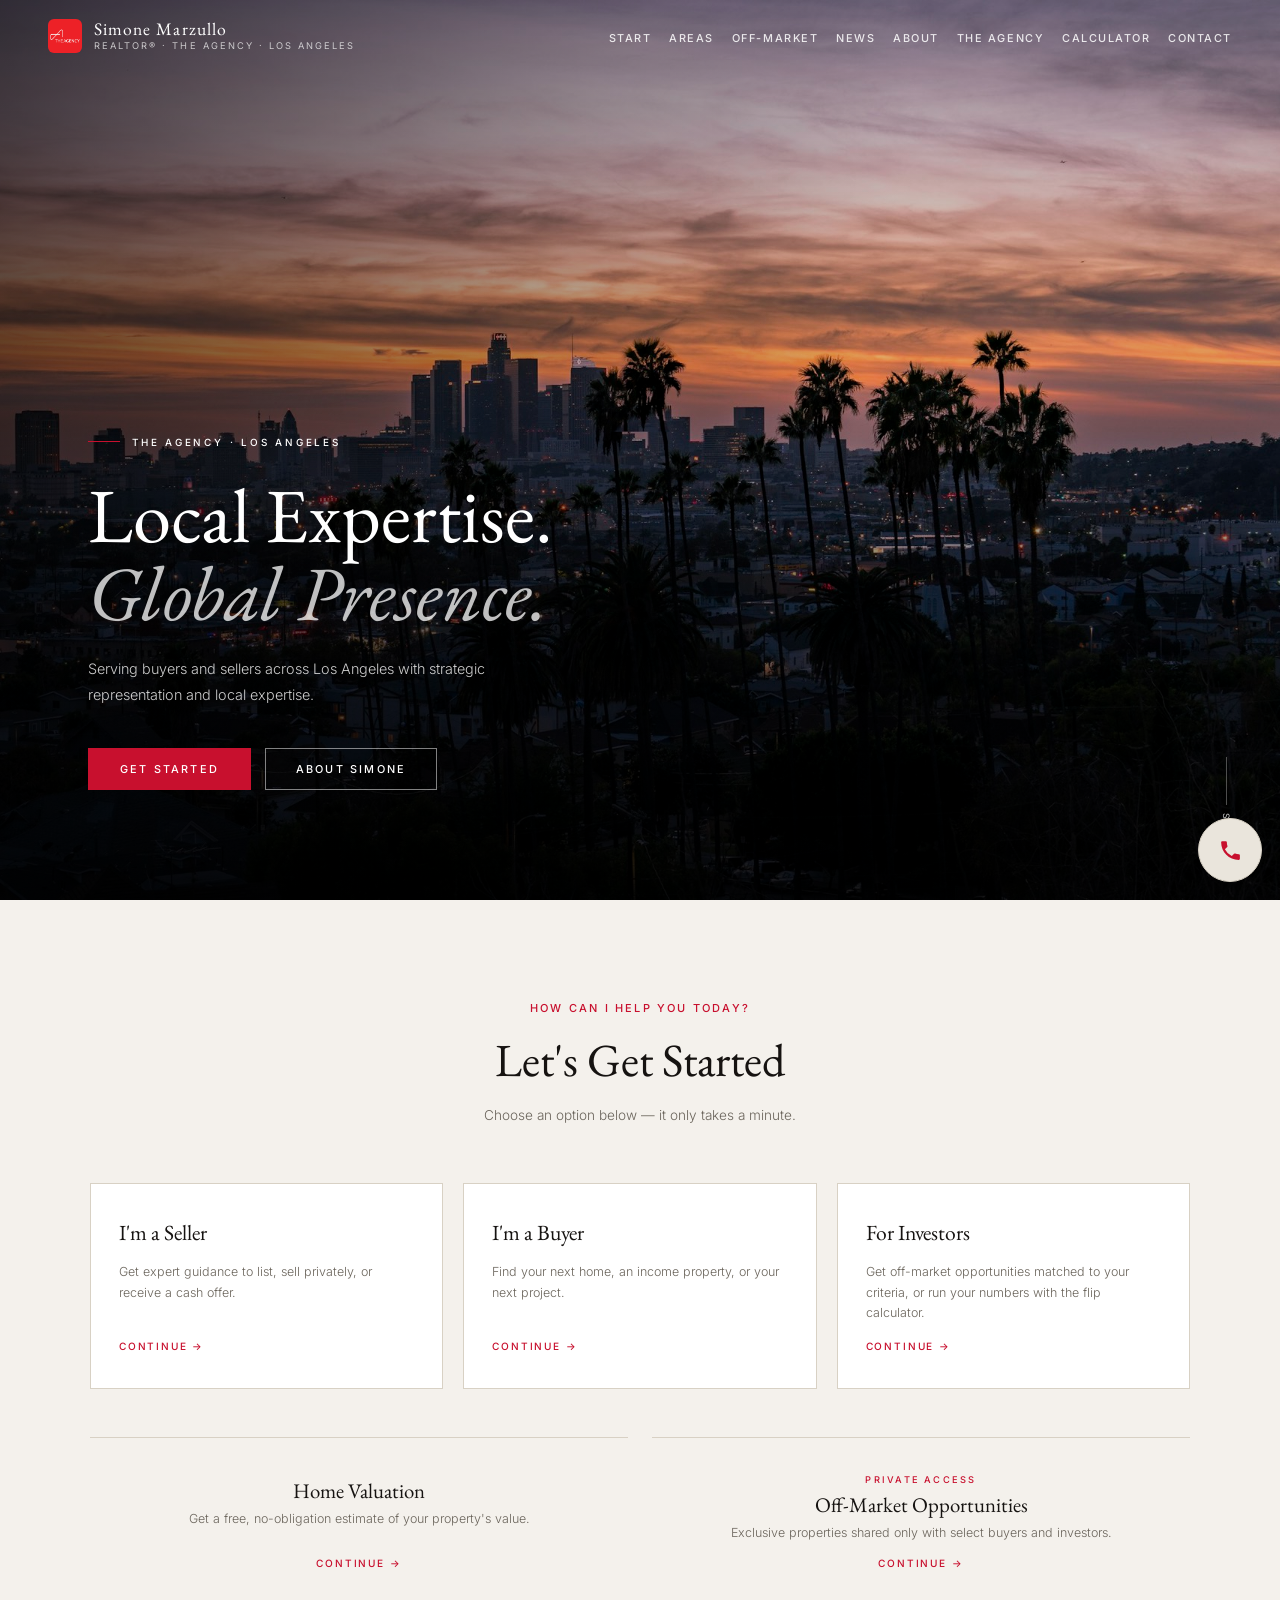
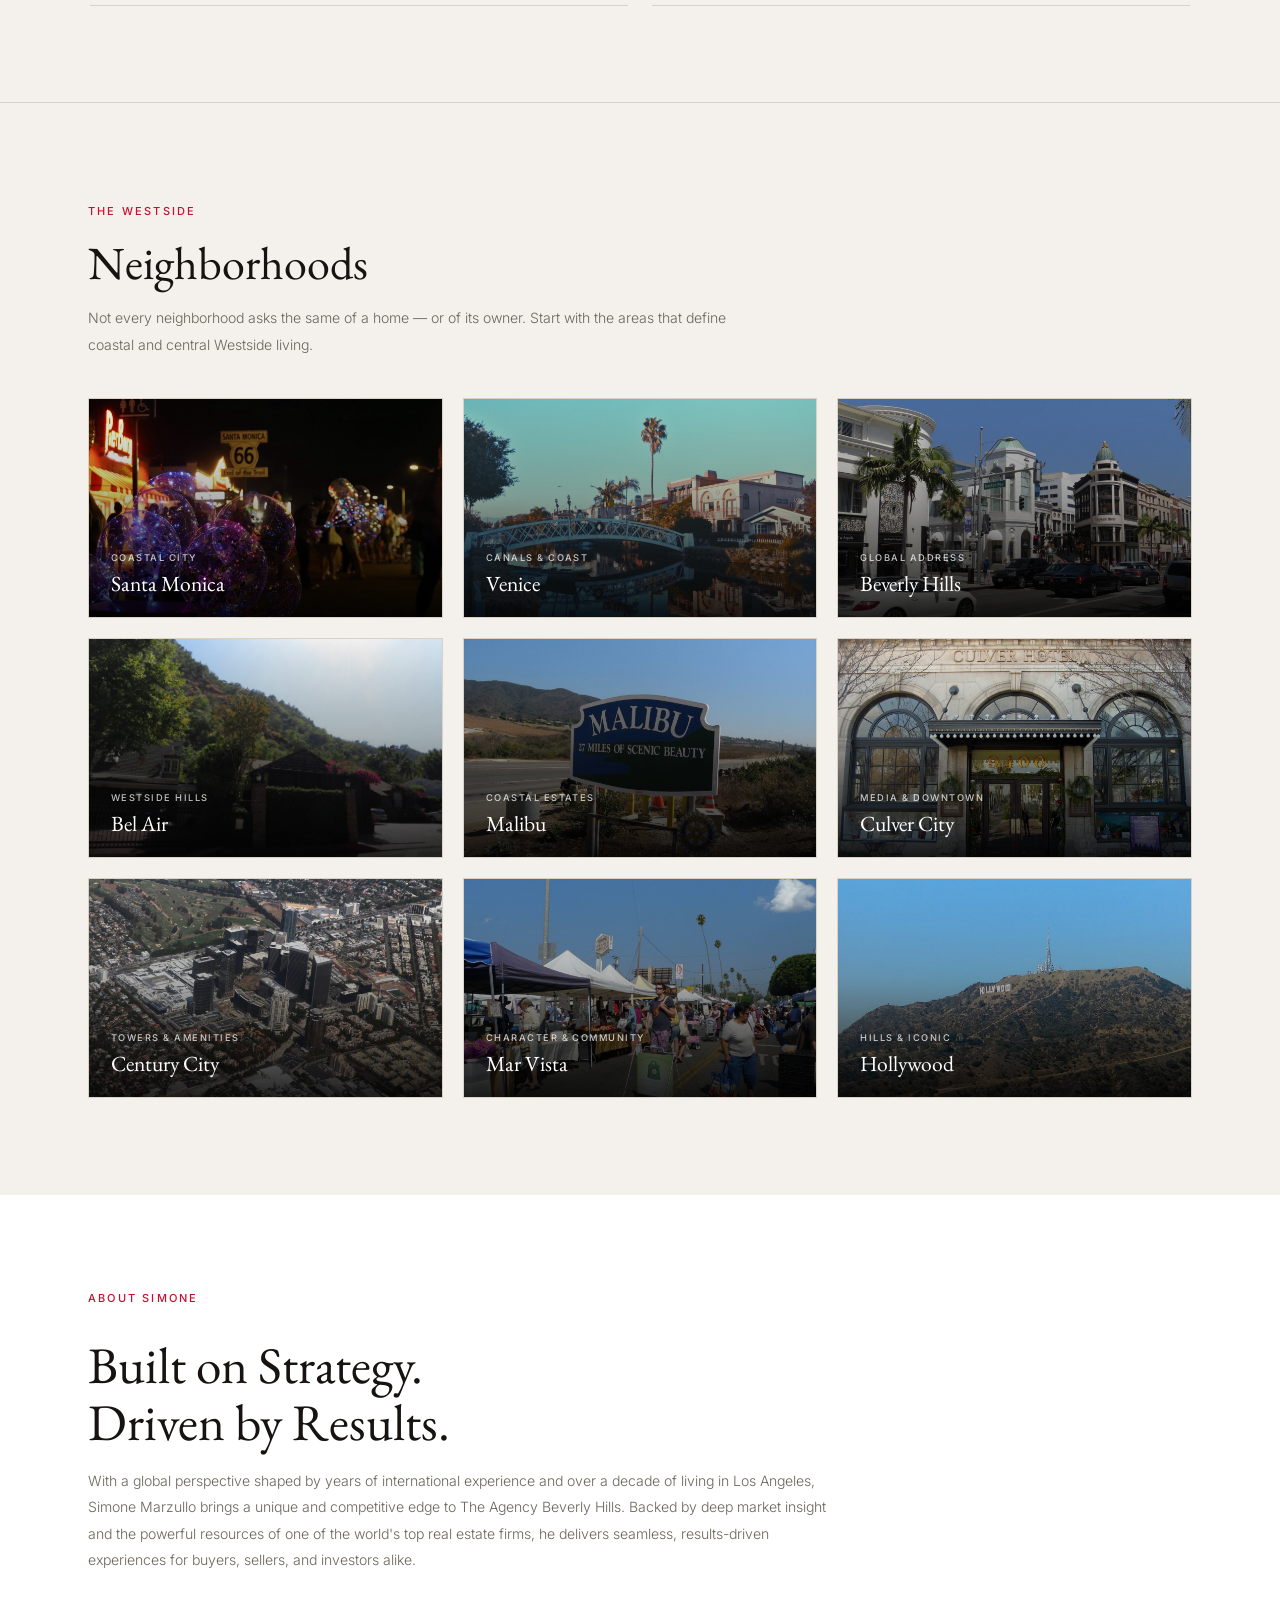
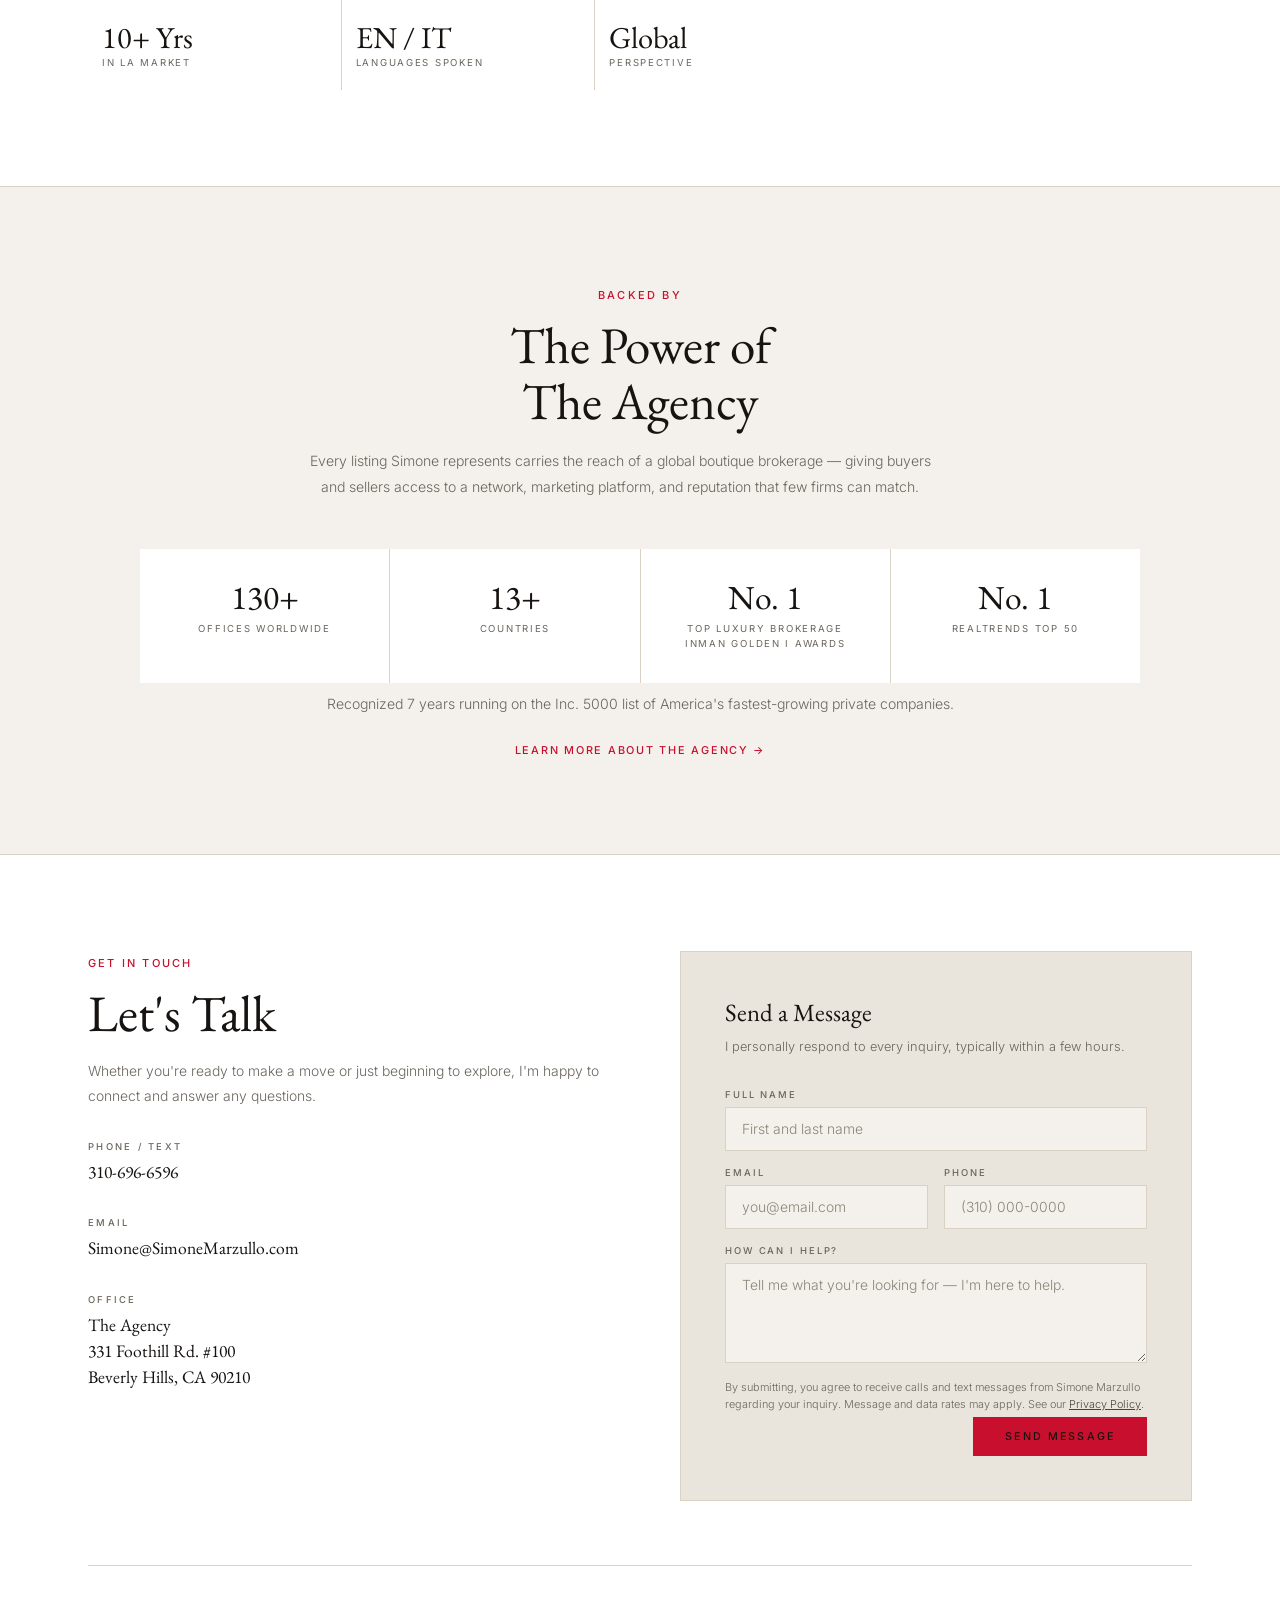
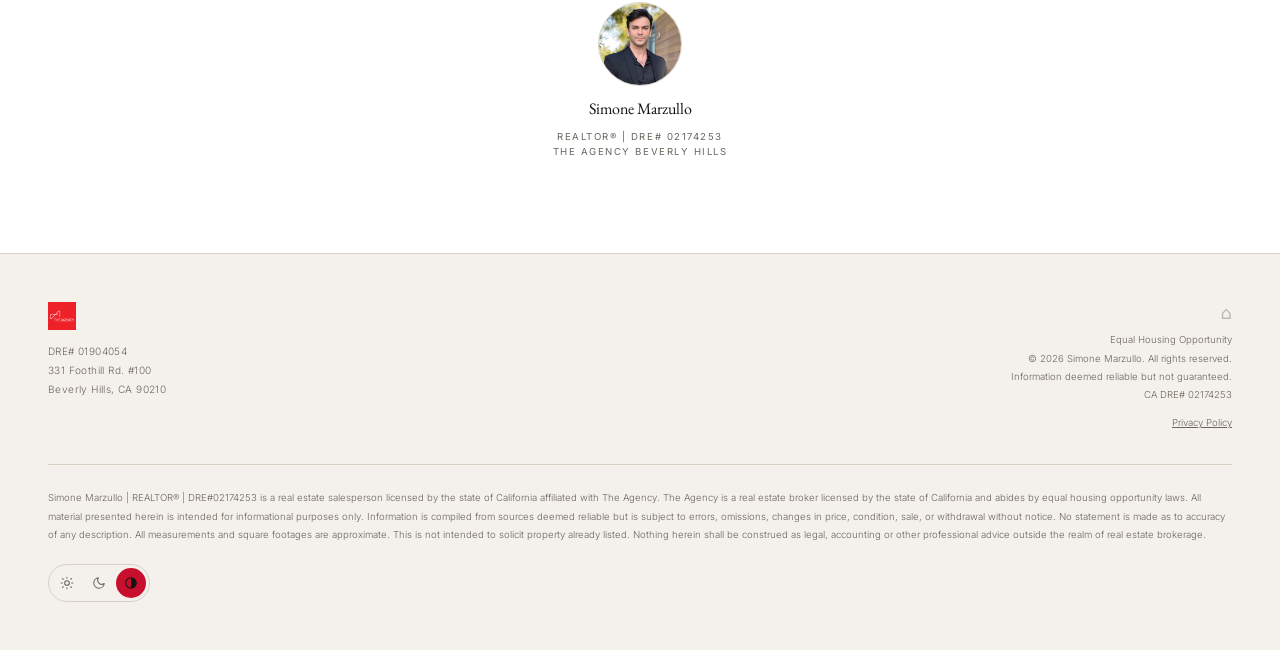
==== commit 7588aeb2: "Fix Instant Home Estimate link to the actual report path The bare value.marzullore.com domain serves" ====
--- a/index.html
+++ b/index.html
@@ -473,7 +473,7 @@
         </button>
       </div>
       <div class="choice-bar-pair">
-        <button type="button" class="choice-bar choice-bar-half" onclick="showStage('stage-valuation-form')">
+        <button type="button" class="choice-bar choice-bar-half" onclick="showStage('stage-valuation-menu')">
           <div class="choice-bar-text">
             <div class="choice-bar-title">Home Valuation</div>
             <div class="choice-desc">Get a free, no-obligation estimate of your property's value.</div>
@@ -543,9 +543,30 @@
       </div>
     </div>
 
+    <!-- STAGE: HOME VALUATION MENU -->
+    <div class="stage" id="stage-valuation-menu">
+      <button type="button" class="stage-back" onclick="showStage('stage-home')">← Back</button>
+      <div class="action-head">
+        <span class="label label-red">Home Valuation</span>
+        <h2 class="action-title">How Would You Like Your Estimate?</h2>
+      </div>
+      <div class="choice-grid choice-grid-2">
+        <button type="button" class="choice-btn" onclick="showStage('stage-valuation-form')">
+          <div class="choice-title">Accurate Home Valuation</div>
+          <div class="choice-desc">A personalized, no-obligation estimate from Simone based on your property's specifics and current market conditions.</div>
+          <span class="choice-arrow">Continue →</span>
+        </button>
+        <a href="https://value.marzullore.com/value-report.html" target="_blank" rel="noopener noreferrer" class="choice-btn">
+          <div class="choice-title">Instant Home Estimate</div>
+          <div class="choice-desc">An automated, algorithm-based estimate you can generate yourself in seconds — not a substitute for a professional analysis.</div>
+          <span class="choice-arrow">Continue →</span>
+        </a>
+      </div>
+    </div>
+
     <!-- STAGE: HOME VALUATION FORM -->
     <div class="stage" id="stage-valuation-form">
-      <button type="button" class="stage-back" onclick="showStage('stage-home')">← Back</button>
+      <button type="button" class="stage-back" onclick="showStage('stage-valuation-menu')">← Back</button>
       <div class="form-shell">
         <div class="form-card" id="val-card">
           <div class="step-dots"><div class="step-dot on" id="vd1"></div><div class="step-dot" id="vd2"></div><div class="step-dot" id="vd3"></div></div>
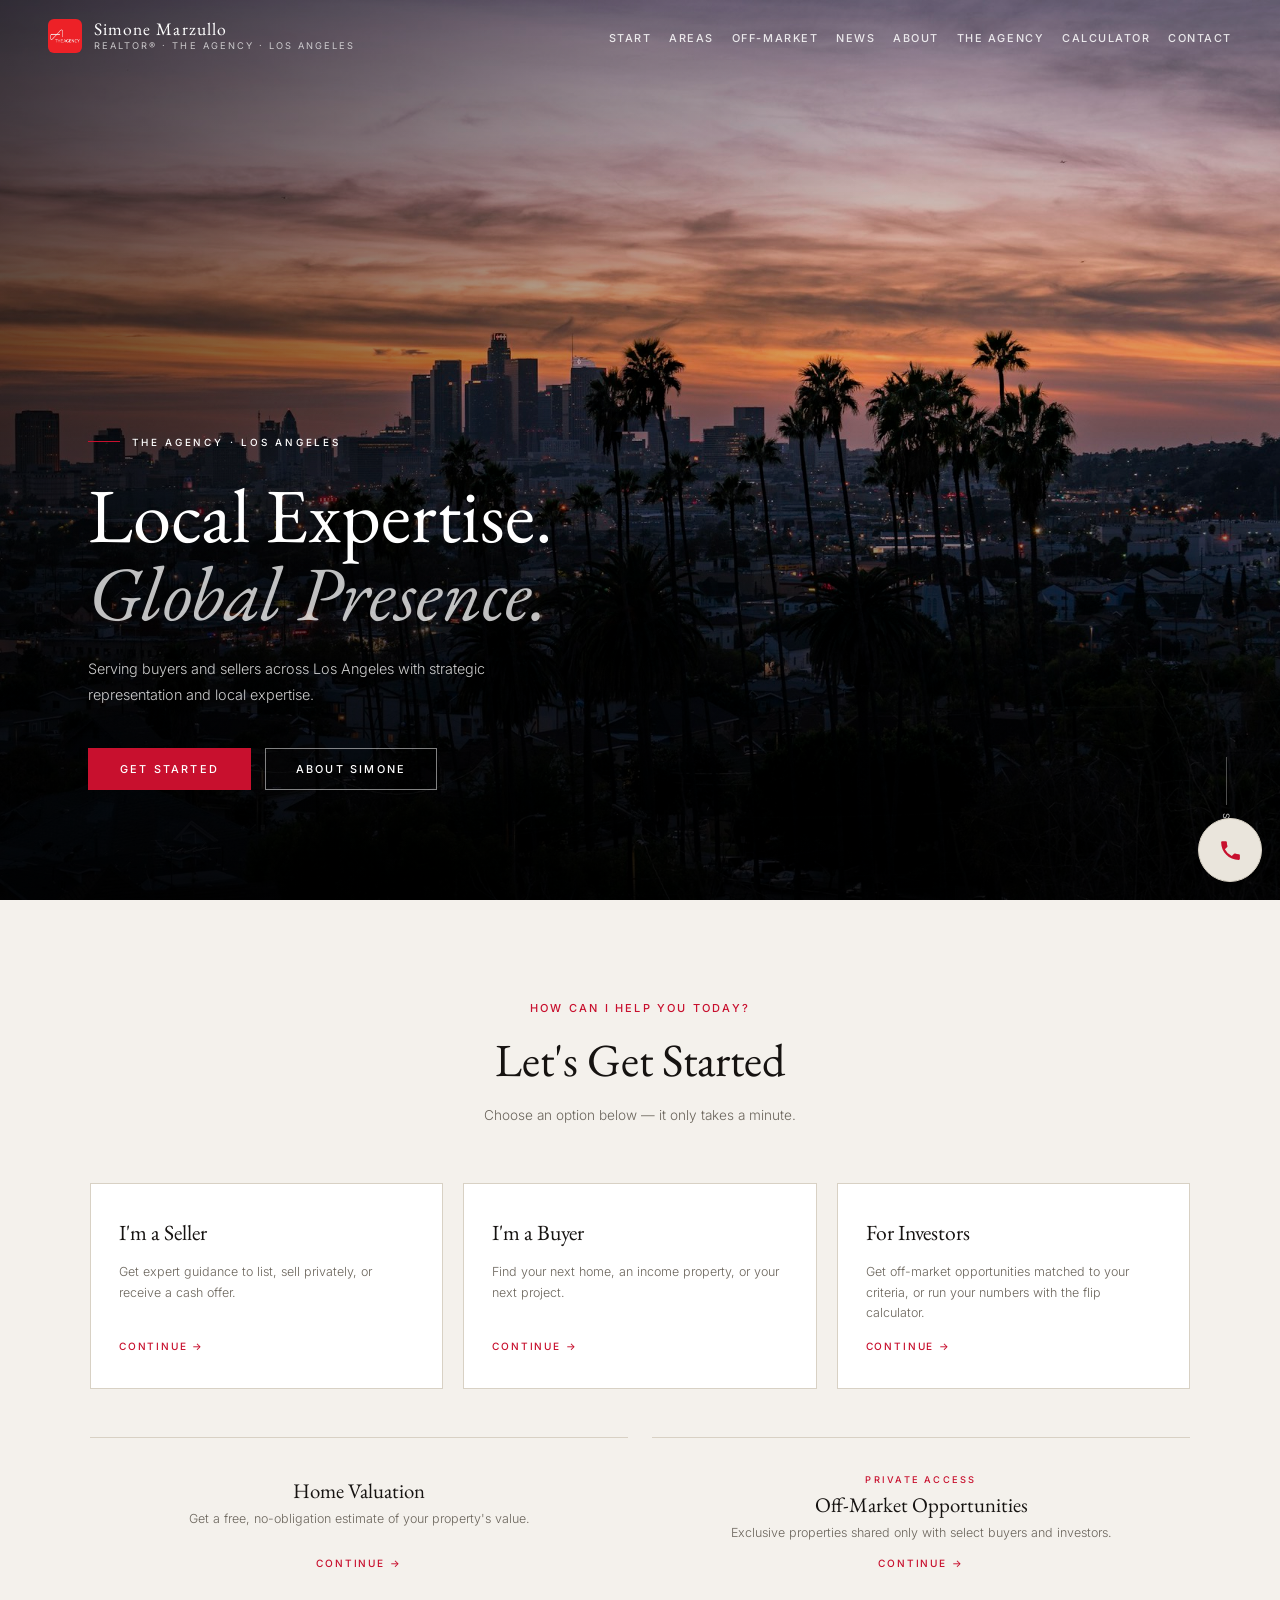
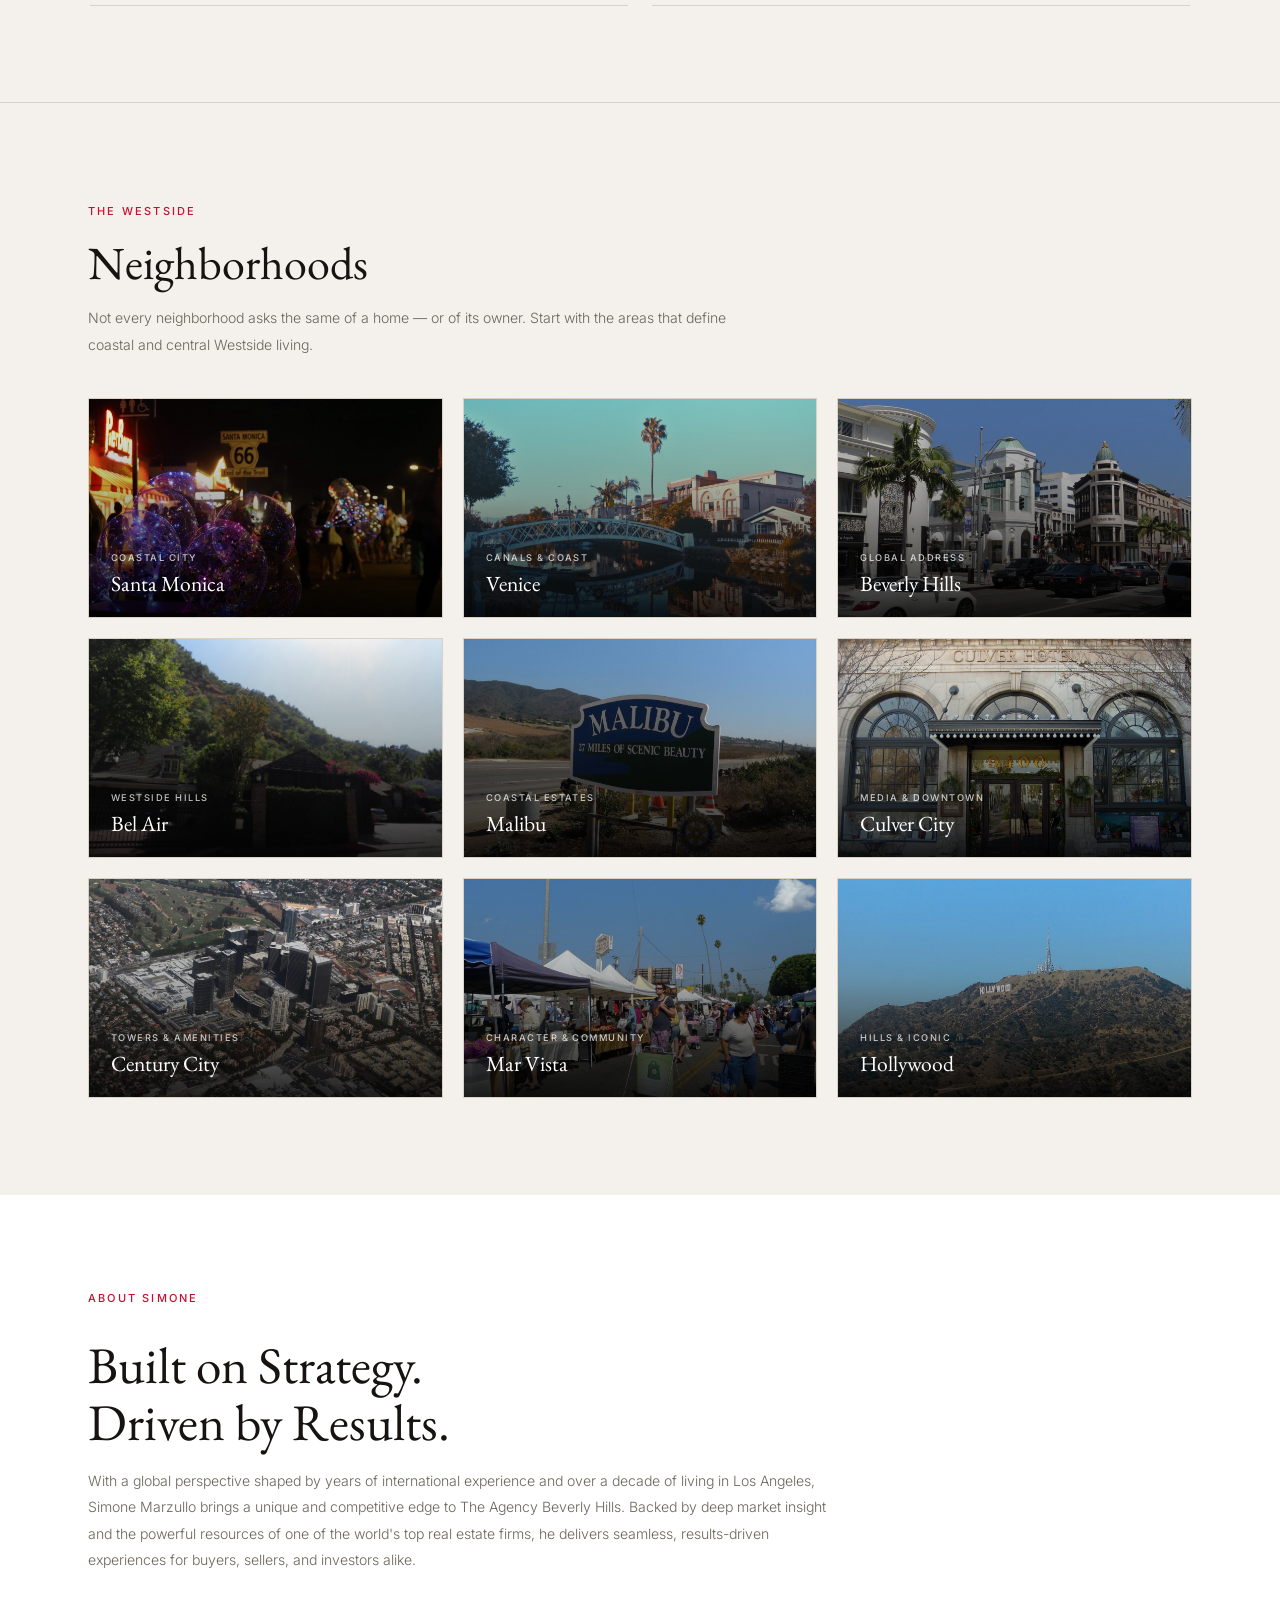
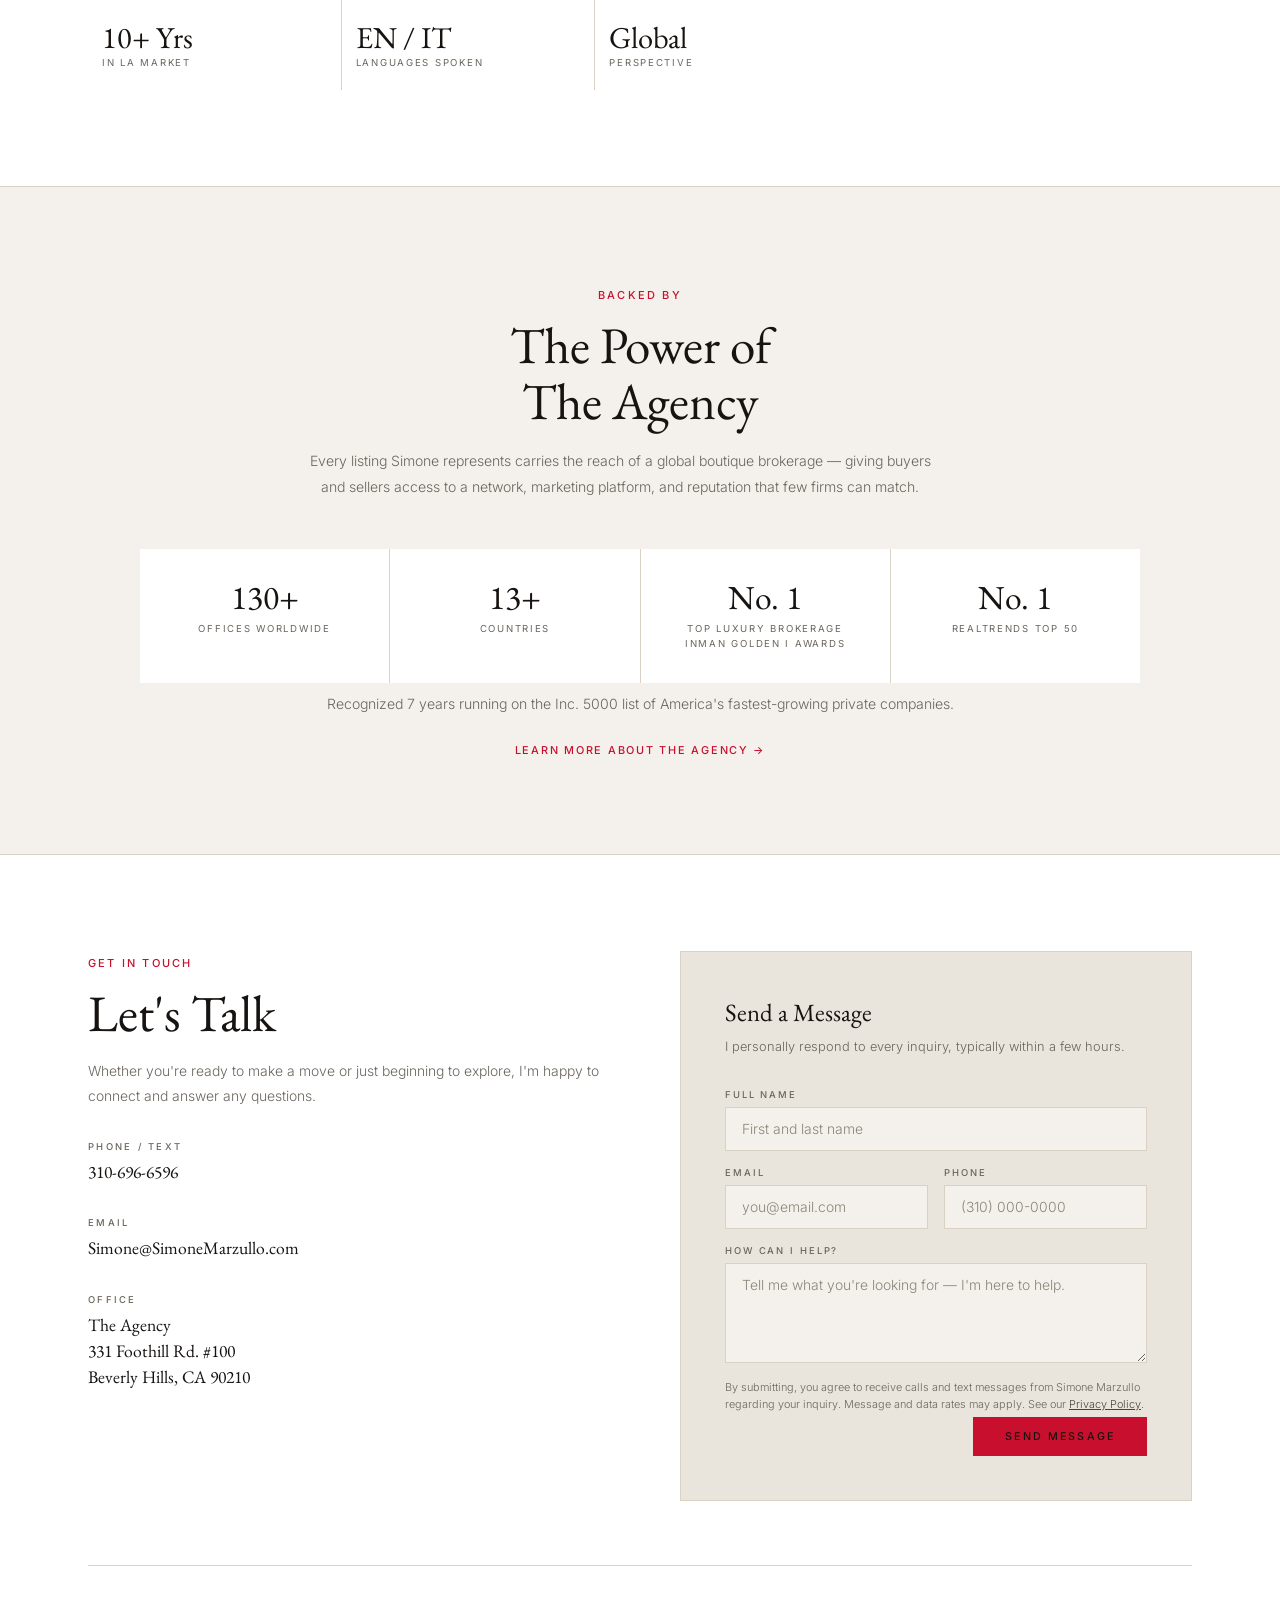
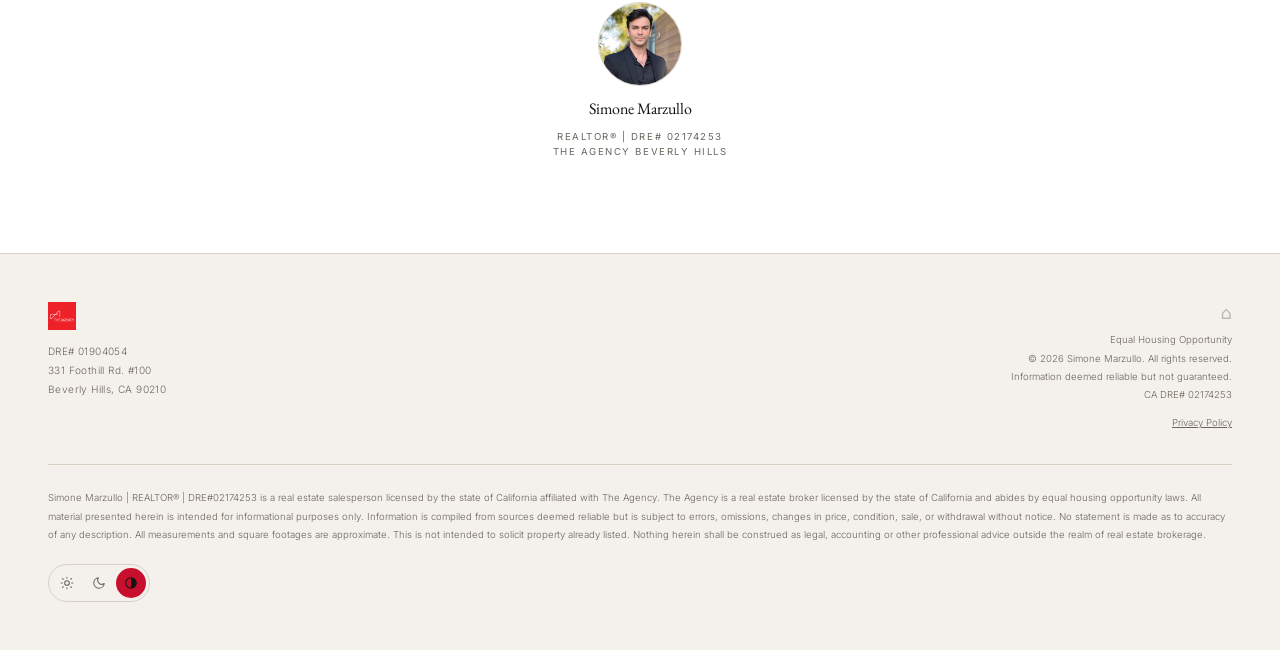
==== commit fefb9d1c: "Move instant-estimate offer to after valuation form submission Reverted the upfront "Accurate vs. In" ====
--- a/index.html
+++ b/index.html
@@ -473,7 +473,7 @@
         </button>
       </div>
       <div class="choice-bar-pair">
-        <button type="button" class="choice-bar choice-bar-half" onclick="showStage('stage-valuation-menu')">
+        <button type="button" class="choice-bar choice-bar-half" onclick="showStage('stage-valuation-form')">
           <div class="choice-bar-text">
             <div class="choice-bar-title">Home Valuation</div>
             <div class="choice-desc">Get a free, no-obligation estimate of your property's value.</div>
@@ -543,30 +543,9 @@
       </div>
     </div>
 
-    <!-- STAGE: HOME VALUATION MENU -->
-    <div class="stage" id="stage-valuation-menu">
-      <button type="button" class="stage-back" onclick="showStage('stage-home')">← Back</button>
-      <div class="action-head">
-        <span class="label label-red">Home Valuation</span>
-        <h2 class="action-title">How Would You Like Your Estimate?</h2>
-      </div>
-      <div class="choice-grid choice-grid-2">
-        <button type="button" class="choice-btn" onclick="showStage('stage-valuation-form')">
-          <div class="choice-title">Accurate Home Valuation</div>
-          <div class="choice-desc">A personalized, no-obligation estimate from Simone based on your property's specifics and current market conditions.</div>
-          <span class="choice-arrow">Continue →</span>
-        </button>
-        <a href="https://value.marzullore.com/value-report.html" target="_blank" rel="noopener noreferrer" class="choice-btn">
-          <div class="choice-title">Instant Home Estimate</div>
-          <div class="choice-desc">An automated, algorithm-based estimate you can generate yourself in seconds — not a substitute for a professional analysis.</div>
-          <span class="choice-arrow">Continue →</span>
-        </a>
-      </div>
-    </div>
-
     <!-- STAGE: HOME VALUATION FORM -->
     <div class="stage" id="stage-valuation-form">
-      <button type="button" class="stage-back" onclick="showStage('stage-valuation-menu')">← Back</button>
+      <button type="button" class="stage-back" onclick="showStage('stage-home')">← Back</button>
       <div class="form-shell">
         <div class="form-card" id="val-card">
           <div class="step-dots"><div class="step-dot on" id="vd1"></div><div class="step-dot" id="vd2"></div><div class="step-dot" id="vd3"></div></div>
@@ -609,7 +588,8 @@
           <div id="vsucc" class="success-msg">
             <div class="s-icon">✓</div>
             <div class="s-title">Request Received</div>
-            <div class="s-sub">Thank you for reaching out! I'll be in touch with you very shortly.</div>
+            <div class="s-sub">One of our team members will reach out shortly to provide your personalized home valuation. In the meantime, check your instant home estimate below.</div>
+            <a href="https://value.marzullore.com/value-report.html" target="_blank" rel="noopener noreferrer" class="btn-sub" style="display:inline-block;margin-top:20px;text-decoration:none">Check Your Instant Home Value</a>
           </div>
         </div>
       </div>
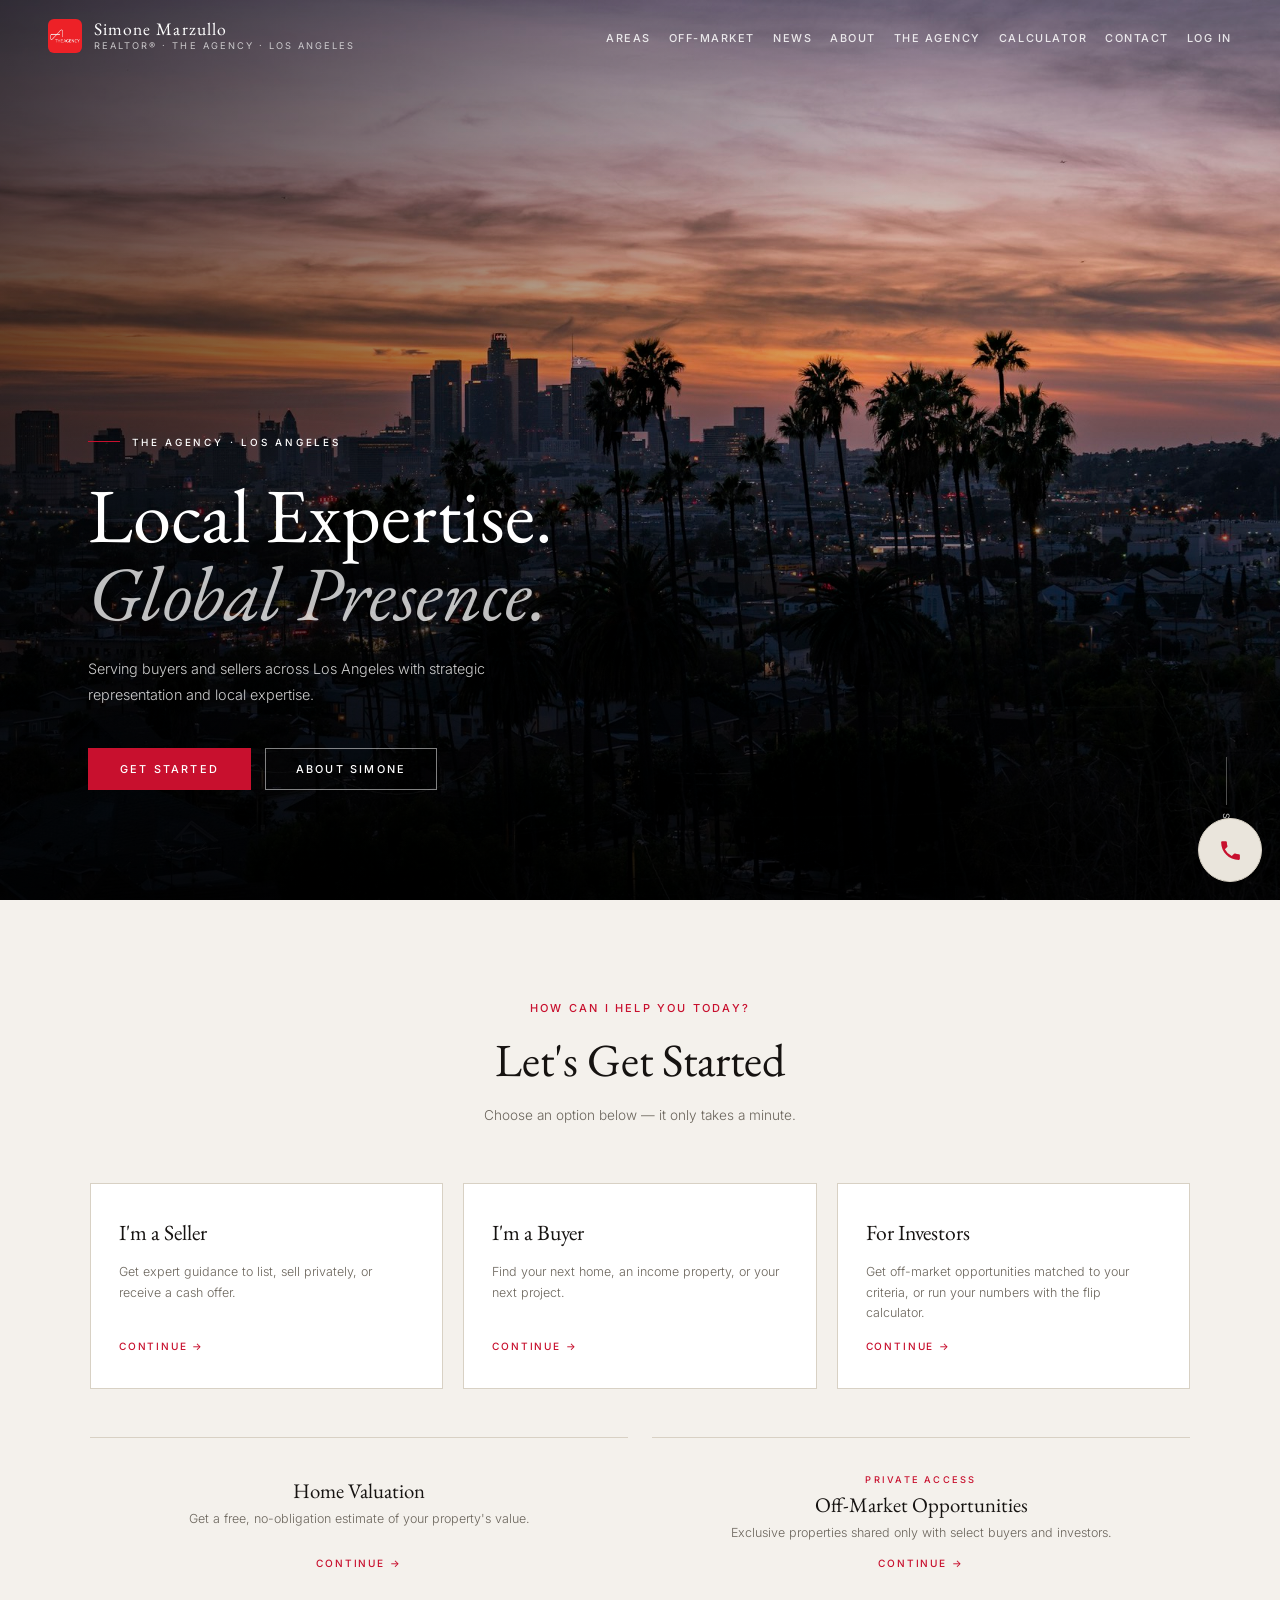
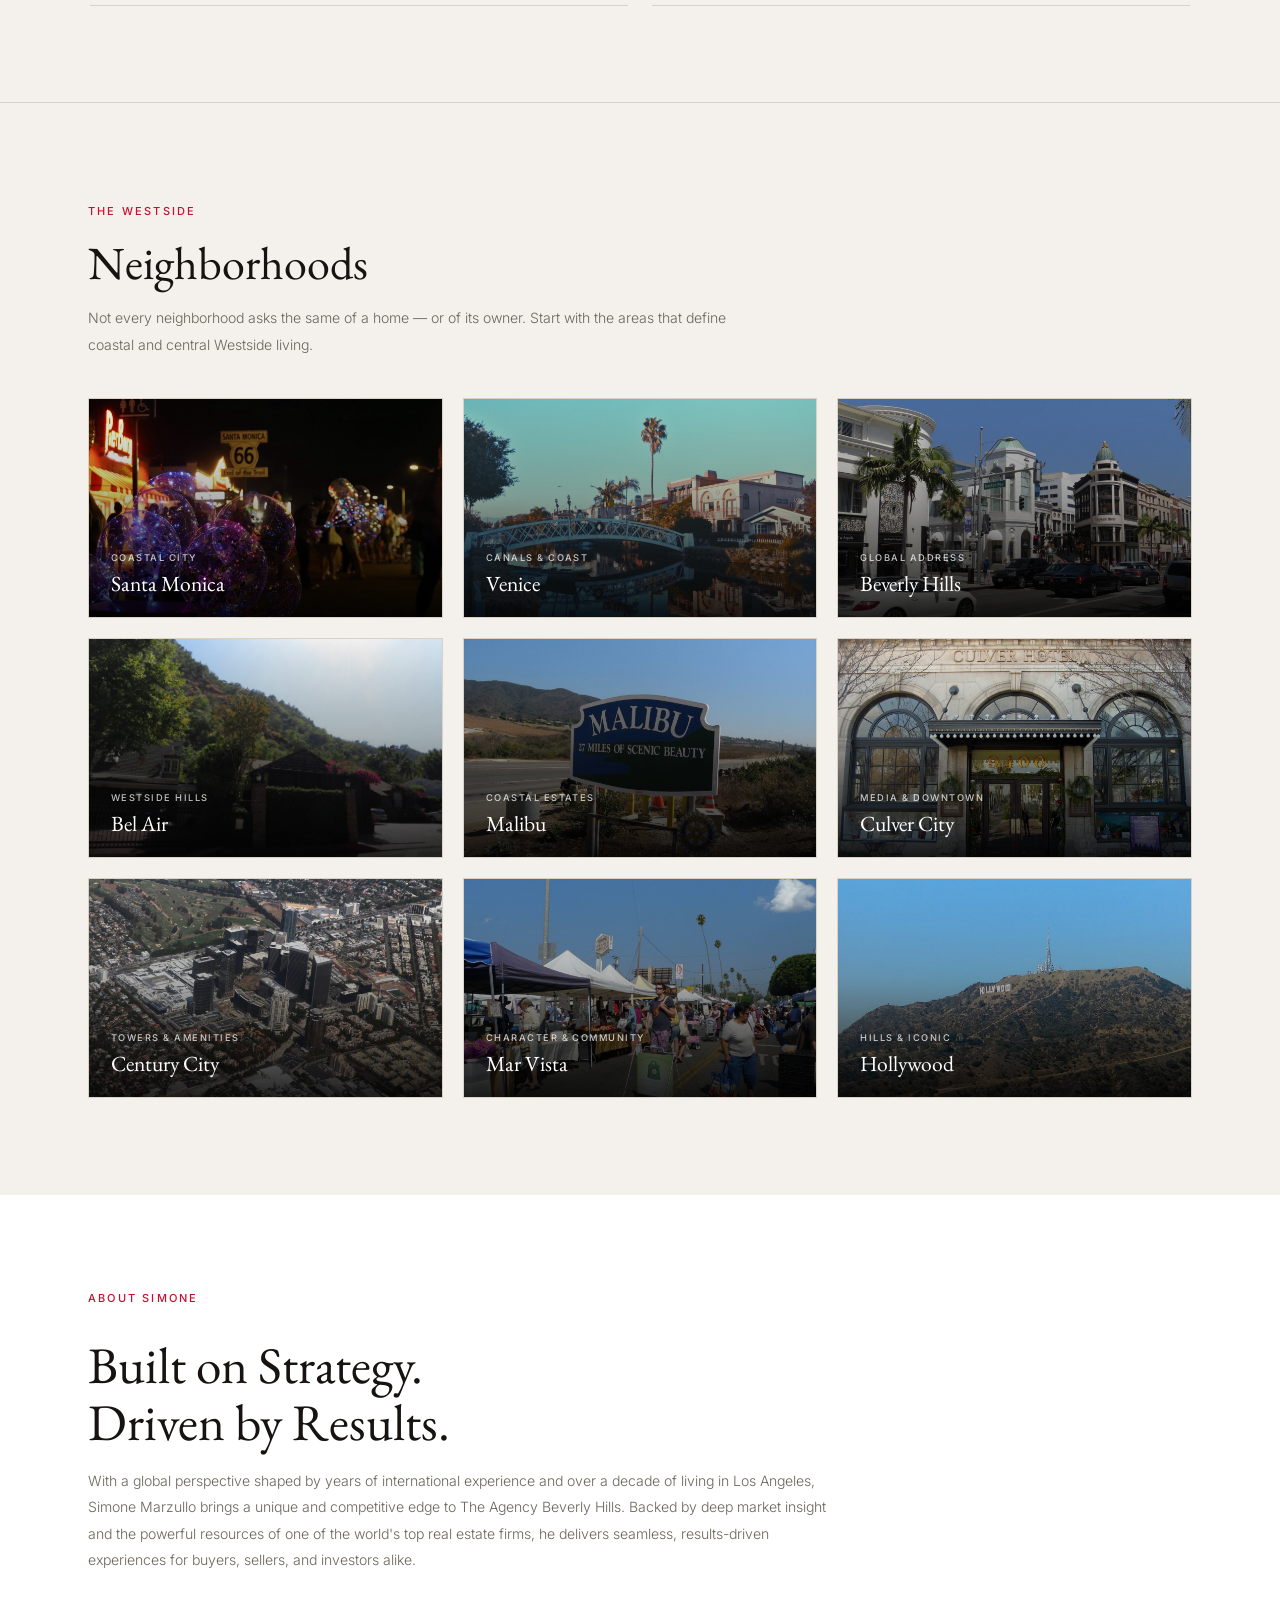
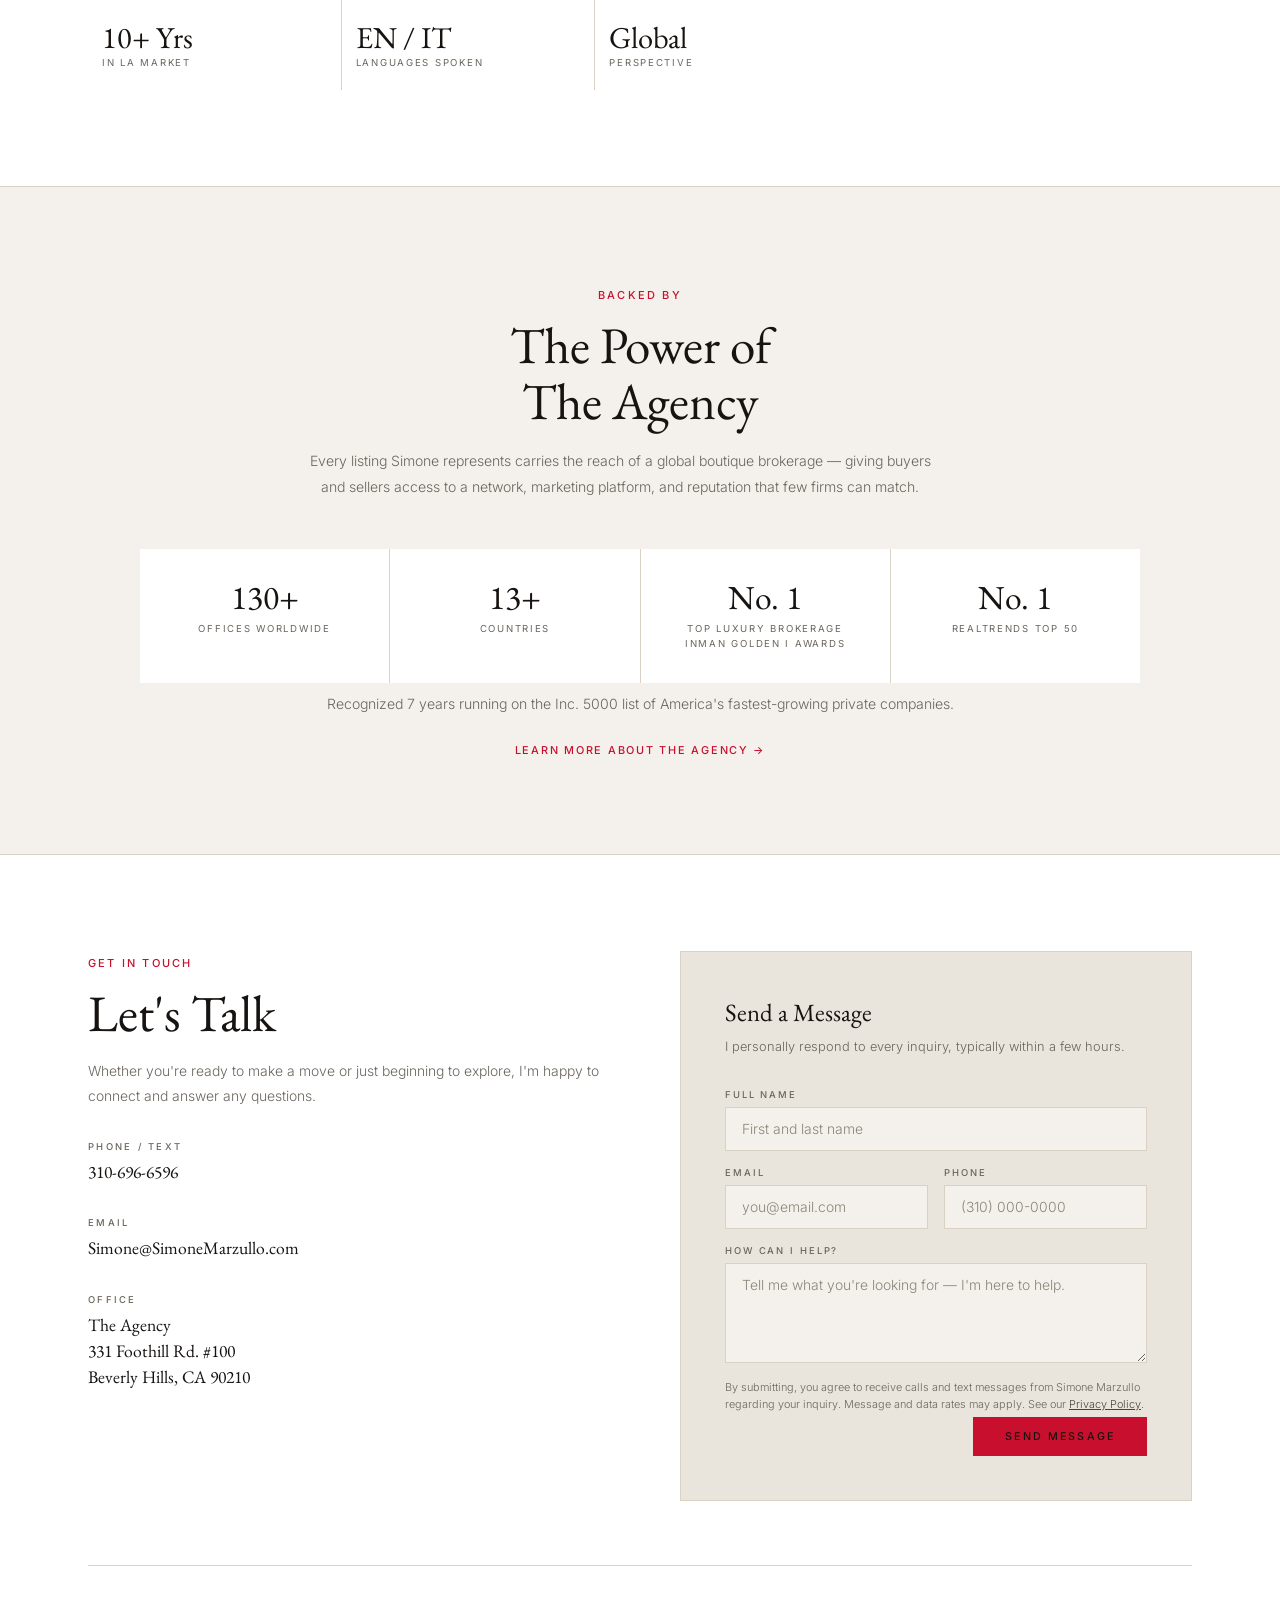
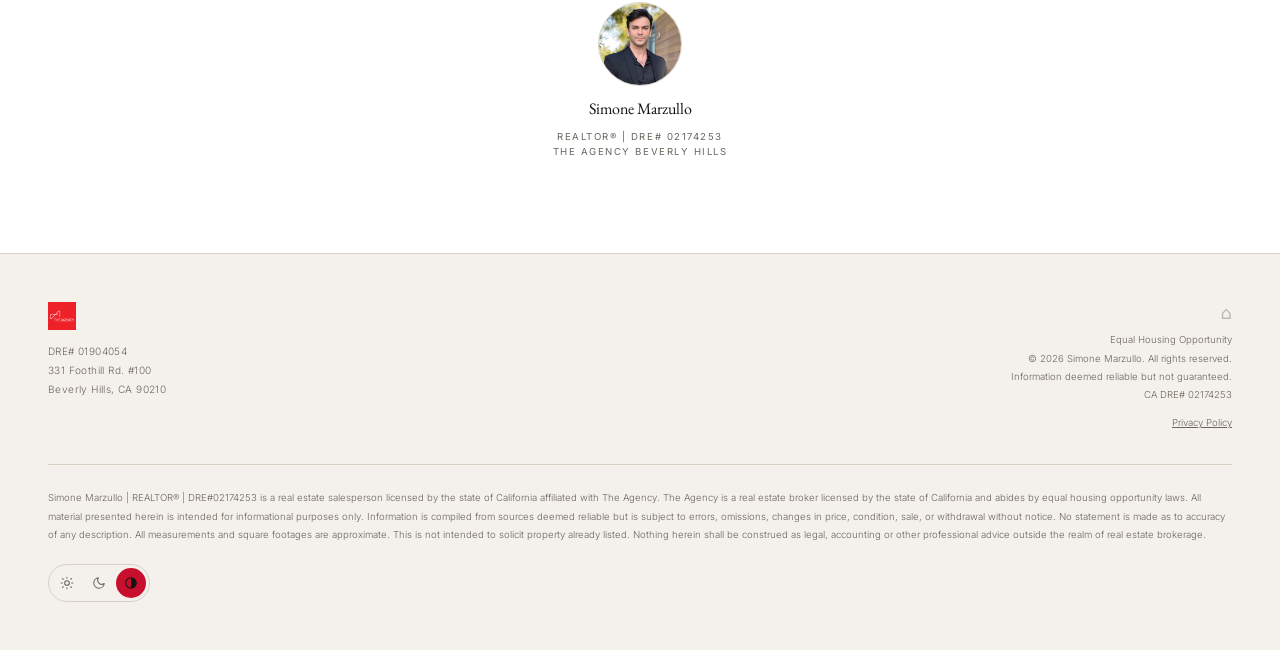
==== commit 5963db9b: "Replace "Start" with "Log In" in the nav The "Get Started" red CTA already covers what "Start" was d" ====
--- a/index.html
+++ b/index.html
@@ -379,7 +379,6 @@
     </div>
   </a>
   <ul class="nav-links">
-    <li><a href="/home" onclick="goToActionHome(event)">Start</a></li>
     <li><a href="/areas">Areas</a></li>
     <li><a href="/off-market">Off-Market</a></li>
     <li><a href="/news">News</a></li>
@@ -387,6 +386,7 @@
     <li><a href="/#the-agency" onclick="goToAnchor(event,'the-agency')">The Agency</a></li>
     <li><a href="flip-calculator.html">Calculator</a></li>
     <li><a href="/contact" onclick="goToAnchor(event,'contact')">Contact</a></li>
+    <li><a href="/dashboard">Log In</a></li>
   </ul>
   <button type="button" class="nav-toggle" aria-expanded="false" aria-label="Menu" onclick="toggleMobileNav()">
     <span></span><span></span><span></span>
@@ -394,7 +394,6 @@
 </nav>
 
 <div class="nav-mobile" id="nav-mobile">
-  <a href="/home" onclick="closeMobileNavAndGoHome(event)">Start</a>
   <a href="/areas">Areas</a>
   <a href="/off-market">Off-Market</a>
   <a href="/news">News</a>
@@ -402,6 +401,7 @@
   <a href="/#the-agency" onclick="closeMobileNavAndGoToAnchor(event,'the-agency')">The Agency</a>
   <a href="flip-calculator.html">Calculator</a>
   <a href="/contact" onclick="closeMobileNavAndGoToAnchor(event,'contact')">Contact</a>
+  <a href="/dashboard">Log In</a>
   <a href="/home" class="nav-cta" onclick="closeMobileNavAndGoHome(event)">Get Started</a>
   <div class="nav-mobile-theme-row">
     <div class="theme-picker" role="group" aria-label="Theme">
@@ -589,7 +589,7 @@
             <div class="s-icon">✓</div>
             <div class="s-title">Request Received</div>
             <div class="s-sub">One of our team members will reach out shortly to provide your personalized home valuation. In the meantime, check your instant home estimate below.</div>
-            <a href="https://value.marzullore.com/value-report.html" target="_blank" rel="noopener noreferrer" class="btn-sub" style="display:inline-block;margin-top:20px;text-decoration:none">Check Your Instant Home Value</a>
+            <a href="https://value.marzullore.com/" target="_blank" rel="noopener noreferrer" class="btn-sub" style="display:inline-block;margin-top:20px;text-decoration:none">Check Your Instant Home Value</a>
           </div>
         </div>
       </div>
